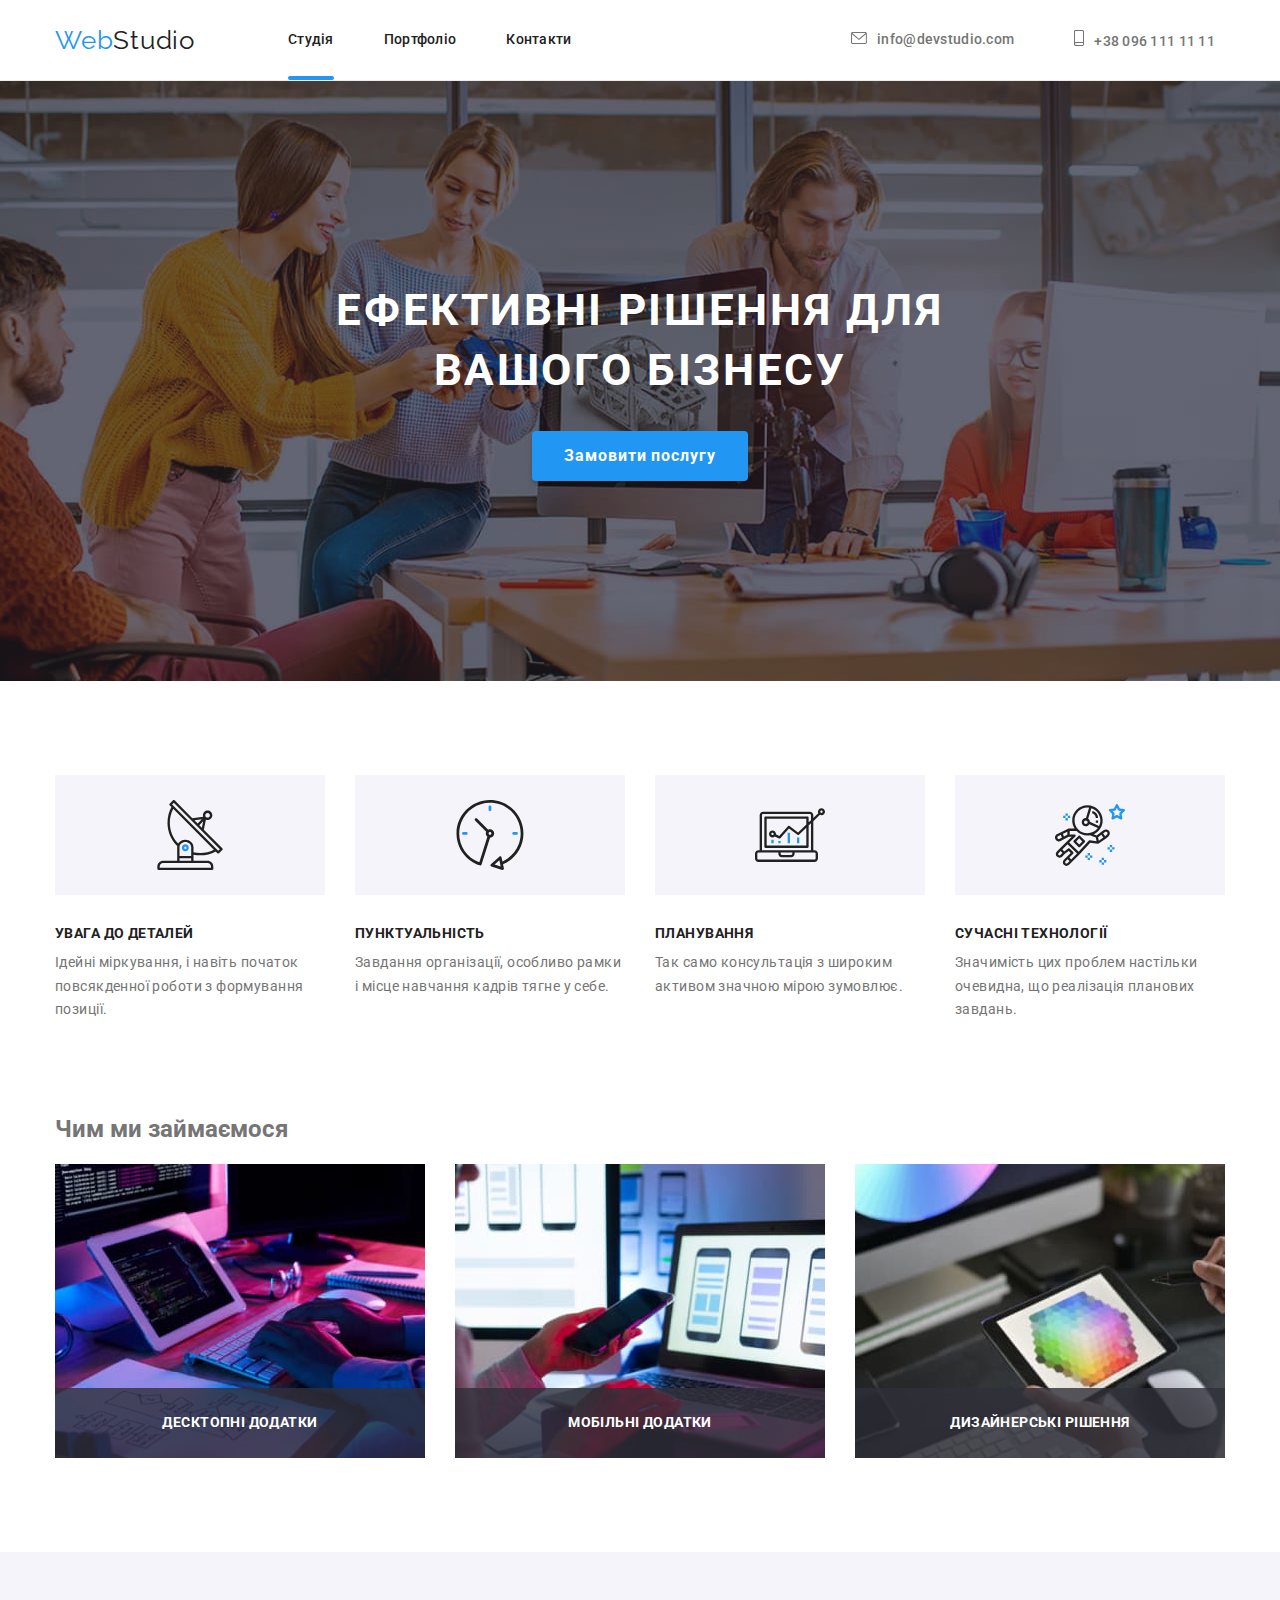
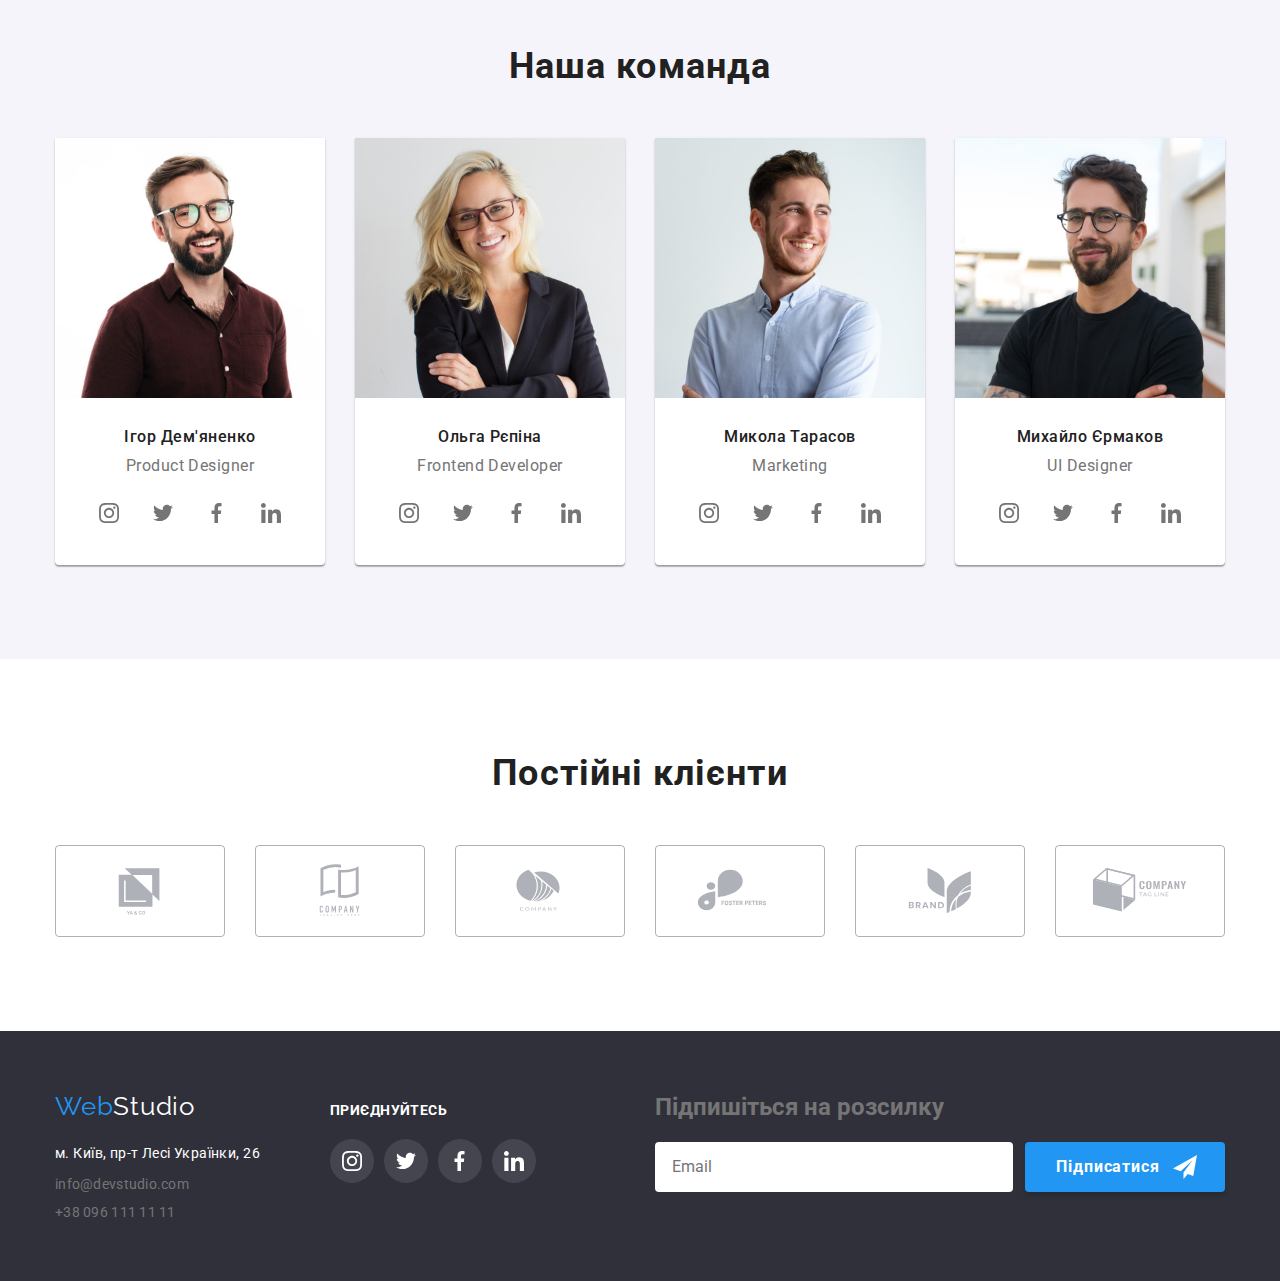
==== index.html @ 2755cb15 "BEM-index.html" ====
<!DOCTYPE html>
<html lang="uk">
  <head>
    <meta charset="UTF-8" />
    <meta http-equiv="X-UA-Compatible" content="IE=edge" />
    <meta name="viewport" content="width=device-width, initial-scale=1.0" />
    <title>Document</title>

    <link rel="preconnect" href="https://fonts.googleapis.com" />
    <link rel="preconnect" href="https://fonts.gstatic.com" crossorigin />
    <link
      href="https://fonts.googleapis.com/css2?family=Raleway:wght@700&family=Roboto:wght@400;500;700;900&display=swap"
      rel="stylesheet"
    />
    <link rel="stylesheet" href="https://cdnjs.cloudflare.com/ajax/libs/modern-normalize/1.1.0/modern-normalize.css" />
    <link rel="stylesheet" href="./css/styles.css" />
  </head>
  <body>
    <header>
      <div class="container header">
        <a href="./index.html" class="logo header__logo link"><span class="logo__part">Web</span>Studio</a>
        <nav>
          <ul class="nav list">
            <li class="nav__item">
              <a href="./index.html" class="nav__link current">Студія</a>
            </li>
            <li class="nav__item">
              <a href="./portgolio.html" class="nav__link">Портфоліо</a>
            </li>
            <li class="nav__item"><a href="#" class="nav__link">Контакти</a></li>
          </ul>
        </nav>
        <ul class="contacts-header list">
          <li class="item">
            <a href="mailto:info@devstudio.com" class="link contacts-icon"
              ><svg class="contacts-icon" width="16" height="12">
                <use href="./images/icons.svg#icon-envelope"></use></svg
              >info@devstudio.com</a
            >
          </li>
          <li class="item">
            <a href="tel:+380961111111" class="link contacts-icon"
              ><svg class="contacts-icon" width="10" height="16">
                <use href="./images/icons.svg#icon-smartphone"></use></svg
              >+38 096 111 11 11</a
            >
          </li>
        </ul>
      </div>
    </header>

    <main>
      <section class="hero overlay">
        <div class="container">
          <h1 class="hero__title">Ефективні рішення для вашого бізнесу</h1>
          <button type="button" class="button" data-modal-open>Замовити послугу</button>
        </div>
      </section>

      <section class="section feature-set">
        <div class="container">
          <h2 hidden>Переваги</h2>
          <ul class="features list">
            <li class="features__item">
              <div class="features__card">
                <div class="features__icon">
                  <svg width="70" height="70">
                    <use href="./images/icons.svg#icon-antenna"></use>
                  </svg>
                </div>

                <h3 class="features__title">Увага до деталей</h3>
                <p class="features__description">
                  Ідейні міркування, і навіть початок повсякденної роботи з формування позиції.
                </p>
              </div>
            </li>
            <li class="features__item">
              <div class="features__card">
                <div class="features__icon">
                  <svg width="70" height="70">
                    <use href="./images/icons.svg#icon-clock"></use>
                  </svg>
                </div>
                <h3 class="features__title">Пунктуальність</h3>
                <p class="features__description">
                  Завдання організації, особливо рамки і місце навчання кадрів тягне у себе.
                </p>
              </div>
            </li>
            <li class="features__item">
              <div class="features__card">
                <div class="features__icon">
                  <svg width="70" height="70">
                    <use href="./images/icons.svg#icon-diagram"></use>
                  </svg>
                </div>
                <h3 class="features__title">Планування</h3>
                <p class="features__description">Так само консультація з широким активом значною мірою зумовлює.</p>
              </div>
            </li>
            <li class="features__item">
              <div class="features__card">
                <div class="features__icon">
                  <svg width="70" height="70">
                    <use href="./images/icons.svg#icon-astronaut"></use>
                  </svg>
                </div>
                <h3 class="features__title">Сучасні технології</h3>
                <p class="features__description">
                  Значимість цих проблем настільки очевидна, що реалізація планових завдань.
                </p>
              </div>
            </li>
          </ul>
        </div>
      </section>

      <section class="section">
        <div class="container">
          <h2 class="work-title">Чим ми займаємося</h2>
          <div class="work-container">
            <ul class="work list">
              <li>
                <div class="work__thumb">
                  <img src="./images/box1.jpg" alt="написання коду" width="370" height="294" />
                  <h3 class="work__subtitle">Десктопні додатки</h3>
                </div>
              </li>
              <li>
                <div class="work__thumb">
                  <img src="./images/box2.jpg" alt="створення макетів" width="370" height="294" />
                  <h3 class="work__subtitle">Мобільні додатки</h3>
                </div>
              </li>
              <li>
                <div class="work__thumb">
                  <img src="./images/box3.jpg" alt="підбір кольорів" width="370" height="294" />
                  <h3 class="work__subtitle">Дизайнерські рішення</h3>
                </div>
              </li>
            </ul>
          </div>
        </div>
      </section>

      <section class="section team-section">
        <div class="container">
          <h2 class="team-section__title">Наша команда</h2>
          <ul class="team list">
            <li class="team-member">
              <!-- <div class="container-team"> -->
              <img src="./images/foto1.jpg" alt="foto1" width="270" height="260" class="team-member__foto" />

              <h3 class="team-member__name">Ігор Дем'яненко</h3>
              <p class="team-member__position">Product Designer</p>
              <!-- <div class="socials-container"> -->
              <ul class="team-member__socials socials list">
                <li class="socials__item">
                  <a class="socials__link socials__link--member" href="#">
                    <svg width="20" height="20">
                      <use href="./images/icons.svg#icon-instagram"></use>
                    </svg>
                  </a>
                </li>
                <li class="socials__item">
                  <a class="socials__link socials__link--member" href="#">
                    <svg width="20" height="20">
                      <use href="./images/icons.svg#icon-twitter"></use>
                    </svg>
                  </a>
                </li>
                <li class="socials__item">
                  <a class="socials__link socials__link--member" href="#"
                    ><svg width="20" height="20">
                      <use href="./images/icons.svg#icon-facebook"></use>
                    </svg>
                  </a>
                </li>
                <li class="socials__item">
                  <a class="socials__link socials__link--member" href="#"
                    ><svg width="20" height="20">
                      <use href="./images/icons.svg#icon-linkedin"></use>
                    </svg>
                  </a>
                </li>
              </ul>
              <!-- </div> -->

              <!-- </div> -->
            </li>
            <li class="team-member">
              <img src="./images/foto2.jpg" alt="foto1" width="270" height="260" class="team-member__foto" />
              <h3 class="team-member__name">Ольга Рєпіна</h3>
              <p class="team-member__position">Frontend Developer</p>

              <ul class="team-member__socials socials list">
                <li class="socials__item">
                  <a class="socials__link socials__link--member" href="#">
                    <svg width="20" height="20">
                      <use href="./images/icons.svg#icon-instagram"></use>
                    </svg>
                  </a>
                </li>
                <li class="socials__item">
                  <a class="socials__link socials__link--member" href="#">
                    <svg width="20" height="20">
                      <use href="./images/icons.svg#icon-twitter"></use>
                    </svg>
                  </a>
                </li>
                <li class="socials__item">
                  <a class="socials__link socials__link--member" href="#"
                    ><svg width="20" height="20">
                      <use href="./images/icons.svg#icon-facebook"></use>
                    </svg>
                  </a>
                </li>
                <li class="socials__item">
                  <a class="socials__link socials__link--member" href="#"
                    ><svg width="20" height="20">
                      <use href="./images/icons.svg#icon-linkedin"></use>
                    </svg>
                  </a>
                </li>
              </ul>
            </li>
            <li class="team-member">
              <img src="./images/foto3.jpg" alt="foto3" width="270" height="260" class="team-member__foto" />

              <h3 class="team-member__name">Микола Тарасов</h3>
              <p class="team-member__position">Marketing</p>

              <ul class="team-member__socials socials list">
                <li class="socials__item">
                  <a class="socials__link socials__link--member" href="#">
                    <svg width="20" height="20">
                      <use href="./images/icons.svg#icon-instagram"></use>
                    </svg>
                  </a>
                </li>
                <li class="socials__item">
                  <a class="socials__link socials__link--member" href="#">
                    <svg width="20" height="20">
                      <use href="./images/icons.svg#icon-twitter"></use>
                    </svg>
                  </a>
                </li>
                <li class="socials__item">
                  <a class="socials__link socials__link--member" href="#"
                    ><svg width="20" height="20">
                      <use href="./images/icons.svg#icon-facebook"></use>
                    </svg>
                  </a>
                </li>
                <li class="socials__item">
                  <a class="socials__link socials__link--member" href="#"
                    ><svg width="20" height="20">
                      <use href="./images/icons.svg#icon-linkedin"></use>
                    </svg>
                  </a>
                </li>
              </ul>
            </li>
            <li class="team-member">
              <img src="./images/foto4.jpg" alt="foto4" width="270" height="260" class="team-member__foto" />

              <h3 class="team-member__name">Михайло Єрмаков</h3>
              <p class="team-member__position">UI Designer</p>

              <ul class="team-member__socials socials list">
                <li class="socials__item">
                  <a class="socials__link socials__link--member" href="#">
                    <svg width="20" height="20">
                      <use href="./images/icons.svg#icon-instagram"></use>
                    </svg>
                  </a>
                </li>
                <li class="socials__item">
                  <a class="socials__link socials__link--member" href="#">
                    <svg width="20" height="20">
                      <use href="./images/icons.svg#icon-twitter"></use>
                    </svg>
                  </a>
                </li>
                <li class="socials__item">
                  <a class="socials__link socials__link--member" href="#"
                    ><svg width="20" height="20">
                      <use href="./images/icons.svg#icon-facebook"></use>
                    </svg>
                  </a>
                </li>
                <li class="socials__item">
                  <a class="socials__link socials__link--member" href="#"
                    ><svg width="20" height="20">
                      <use href="./images/icons.svg#icon-linkedin"></use>
                    </svg>
                  </a>
                </li>
              </ul>
            </li>
          </ul>
        </div>
      </section>

      <section class="section">
        <div class="container clients">
          <h2 class="clients__title">Постійні клієнти</h2>
          <ul class="clients-list list">
            <li class="company">
              <a class="company__link" href="#">
                <svg class="company__icon" width="106" height="60">
                  <use href="./images/icons.svg#icon-company1"></use>
                </svg>
              </a>
            </li>
            <li class="company">
              <a class="company__link" href="#">
                <svg class="company__icon" width="106" height="60">
                  <use href="./images/icons.svg#icon-company2"></use>
                </svg>
              </a>
            </li>
            <li class="company">
              <a class="company__link" href="#">
                <svg class="company__icon" width="106" height="60">
                  <use href="./images/icons.svg#icon-company3"></use>
                </svg>
              </a>
            </li>
            <li class="company">
              <a class="company__link" href="#">
                <svg class="company__icon" width="106" height="60">
                  <use href="./images/icons.svg#icon-company4"></use>
                </svg>
              </a>
            </li>
            <li class="company">
              <a class="company__link" href="#">
                <svg class="company__icon" width="106" height="60">
                  <use href="./images/icons.svg#icon-company5"></use>
                </svg>
              </a>
            </li>
            <li class="company">
              <a class="company__link" href="#">
                <svg class="company__icon" width="106" height="60">
                  <use href="./images/icons.svg#icon-company6"></use>
                </svg>
              </a>
            </li>
          </ul>
        </div>
      </section>
    </main>

    <footer class="footer-section">
      <div class="footer container">
        <div class="adress-container">
          <a href="./index.html" class="logo footer__logo link"><span class="logo__part">Web</span>Studio</a>
          <address class="footer__address">
            <ul class="footer-contacts list">
              <li class="adress__item">
                <a
                  href="https://www.google.com/maps/place/%D0%B1%D1%83%D0%BB%D1%8C%D0%B2%D0%B0%D1%80+%D0%9B%D0%B5%D1%81%D1%96+%D0%A3%D0%BA%D1%80%D0%B0%D1%97%D0%BD%D0%BA%D0%B8,+26,+%D0%9A%D0%B8%D1%97%D0%B2,+%D0%A3%D0%BA%D1%80%D0%B0%D1%97%D0%BD%D0%B0,+02000/@50.4265807,30.5383858,17z/data=!3m1!4b1!4m6!3m5!1s0x40d4cf0e033ecbe9:0x57a4dffefec77da0!8m2!3d50.4265807!4d30.5383858!16s%2Fg%2F1tctq5jv"
                  target="_blank"
                  rel="noopener noreferrer"
                  class="footer-contacts__location"
                  >м. Київ, пр-т Лесі Українки, 26</a
                >
              </li>
              <li class="adress__item">
                <a href="mailto:info@devstudio.com" class="footer-contacts__item link">info@devstudio.com</a>
              </li>
              <li class="adress__item">
                <a href="tel:+380961111111" class="footer-contacts__item link">+38 096 111 11 11</a>
              </li>
            </ul>
          </address>
        </div>
        <div class="footer-socials">
          <h2 class="footer-socials__title">Приєднуйтесь</h2>
          <ul class="socials list">
            <li class="socials__item">
              <a class="socials__link socials__link--footer" href="#">
                <svg width="20" height="20">
                  <use href="./images/icons.svg#icon-instagram"></use>
                </svg>
              </a>
            </li>
            <li class="socials__item">
              <a class="socials__link socials__link--footer" href="#">
                <svg width="20" height="20">
                  <use href="./images/icons.svg#icon-twitter"></use>
                </svg>
              </a>
            </li>
            <li class="socials__item">
              <a class="socials__link socials__link--footer" href="#"
                ><svg width="20" height="20">
                  <use href="./images/icons.svg#icon-facebook"></use>
                </svg>
              </a>
            </li>
            <li class="socials__item">
              <a class="socials__link socials__link--footer" href="#"
                ><svg width="20" height="20">
                  <use href="./images/icons.svg#icon-linkedin"></use>
                </svg>
              </a>
            </li>
          </ul>
        </div>
        <div class="footer-form">
          <h2 class="footer-form__title">Підпишіться на розсилку</h2>
          <form class="footer-form__section" name="email-form" autocomplete="on" novalidate>
            <input class="footer-form__input" name="email" type="email" placeholder="Email" />
            <div class="footer-form__submit">
              <button class="footer-form__submit-btn button" type="submit">Підписатися</button>
              <svg class="footer-form__svg" width="24" height="24">
                <use href="./images/icons.svg#icon-send"></use>
              </svg>
            </div>
          </form>
        </div>
      </div>
    </footer>

    <div class="backdrop is-hidden" data-modal>
      <div class="modal">
        <button type="button" class="button-close" data-modal-close>
          <svg class="svg-close" width="18" height="18">
            <use href="./images/icons.svg#icon-close"></use>
          </svg>
        </button>
        <h2 class="form-title">Залиште свої дані, ми вам передзвонимо</h2>
        <form class="form" name="contact-form" autocomplete="on" validate>
          <label class="form-field-label" for="user-name">Ім'я</label>
          <div class="form-field">
            <input class="form-field-input" type="text" id="user-name" name="user-name" />
            <svg class="form-field-icon" width="18" height="18">
              <use href="./images/icons.svg#icon-person-form"></use>
            </svg>
          </div>

          <label class="form-field-label" for="user-phone">Телефон</label>
          <div class="form-field">
            <input class="form-field-input" type="tel" id="user-phone" name="user-phone" />
            <svg class="form-field-icon" width="18" height="18">
              <use href="./images/icons.svg#icon-phone-form"></use>
            </svg>
          </div>

          <label class="form-field-label" for="user-mail">Пошта</label>
          <div class="form-field">
            <input class="form-field-input" type="email" id="user-mail" name="user-mail" />
            <svg class="form-field-icon" width="18" height="18">
              <use href="./images/icons.svg#icon-email-form"></use>
            </svg>
          </div>

          <label class="form-field-label" for="user-comment">Коментар</label>
          <textarea
            class="form-field-textarea"
            name="user-comment"
            id="user-comment"
            placeholder="Введіть коментар..."
          ></textarea>

          <div class="form-field-checkbox">
            <input class="checkbox" type="checkbox" id="terms" name="terms" />
            <svg class="checkbox-icon" width="16" height="15">
              <use href="./images/icons.svg#icon-check"></use>
            </svg>
            <label class="checkbox-label" for="terms"
              >Погоджуюся з розсилкою та приймаю <a href="">Умови договору</a></label
            >
          </div>
          <button class="submit-modal button" type="submit">Відправити</button>
        </form>
      </div>
    </div>

    <script src="./js/modal.js"></script>
  </body>
</html>
---- css/styles.css ----
/*колір основного тексту #757575*/
/*додатковий колір тексту #212121*/
/*акцент #2196F3*/
/*білий #FFFFFF*/
/*background #2F303A*/
/*secondary-background #F5F4FA*/
/*portfolio-project-border #EEEEEE*/
/*hero-button-fokus #188CE8*/

/*root*/
:root {
    --primary-text-color: #757575;
    --title-text-color: #212121;

    --accent-color: #2196F3;
    --white: #FFFFFF;
    --black: #000000;

    --background: #2F303A;
    --secondary-background: #F5F4FA;

    --portfolio-project-border: #EEEEEE;
    --hero-button-fokus: #188CE8;
    --border-header: #ECECEC;
    --svg-color: #AFB1B8;
}

/*reset*/
h1,
h2,
h3,
h4,
h5,
h6,
p,
ul {
   margin-top: 0; 
}
img {
    display: block;
    max-width: 100%;
    height: auto;
}

*,
*::before,
*::after {
  box-sizing: border-box;
} 
.list  {
    list-style: none;
    padding: 0;
    margin: 0;
}
.link {
    text-decoration: none;
}

/*body*/
body {
    background-color: var(--white);
    color: var(--primary-text-color);
    font-family: 'Roboto', sans-serif;
}

/*header*/
header {
    border-bottom: 1px solid var(--border-header);
}
.container.header {
    display: flex;
    align-items: center;
}

/*logo*/
.logo {
    font-family: 'Raleway';
    font-style: normal;
    font-size: 26px;
    line-height: 1.19;
    letter-spacing: 0.03em;
    color: var(--title-text-color);
}

.logo__part {
    color: var(--accent-color);
}

.header__logo {
    margin-right: 93px;
}

/*nav*/
.nav {
    display: flex;
}
.nav__item:not( :last-child) {
    margin-right: 50px;
} 
.nav__link {
    display: block;
    font-style: normal;
    font-weight: 500;
    font-size: 14px;
    line-height: 1.14;
    letter-spacing: 0.02em;
    text-decoration: none;
    color: var(--title-text-color); 
    padding-top: 32px;
    padding-bottom: 32px;

    transition: color 250ms cubic-bezier(0.4, 0, 0.2, 1);
}
.nav__link:hover, 
.nav__link:focus {
    color: var(--accent-color);
}
.nav__item {
    position: relative;
}

.nav__link.current::after {
    position: absolute;
    bottom: 0;
    left: 0;
    left: 0;
    bottom: 0;
    width: 100%;
    height: 4px;
    background-color: var(--accent-color);
    border-radius: 2px;
    content: "";
}

/*contacts*/
.contacts-header {
    display: flex;
    margin-left: auto;
}
.contacts-icon {
    margin-right: 10px;
    fill: currentColor;
}
.contacts-header .item + .item {
    margin-left: 50px;
}
.contacts-header .link {
    font-style: normal;
    font-weight: 500;
    font-size: 14px;
    line-height: 1.14;
    letter-spacing: 0.02em;
    color: var(--primary-text-color);

    transition: color 250ms cubic-bezier(0.4, 0, 0.2, 1);
}
.contacts-header .link:hover, 
.contacts-header .link:focus{
    color: var(--accent-color);
}

/*main*/
.section {
    padding: 94px 0; 
}
.container {
    margin-left: auto;
    margin-right: auto;
    width: 1200px;
    padding-left: 15px;
    padding-right: 15px;
}

/*hero section*/
.hero {
    max-width: 1600px;
    text-align: center;
    padding-top: 200px;
    padding-bottom: 200px;   
    background-color: var(--background);
}
.hero.overlay {
    /* height: 600px; */
    margin-left: auto;
    margin-right: auto;
    
    background-image: linear-gradient(to right, rgba(47, 48, 58, 0.4), rgba(47, 48, 58, 0.4)), url("../images/bghero.jpg");  
    background-repeat: no-repeat;
    background-position: center;
    background-size: cover;
}

.hero__title {
    margin-left: auto;
    margin-right: auto;
    margin-bottom: 30px;
    font-size: 44px;
    line-height: 1.36;
    letter-spacing: 0.06em;
    max-width: 696px;
    text-transform: uppercase;
    color: var(--white);
}
.button {
    min-width: 216px;
    border: none;
    box-shadow: 0px 4px 4px rgba(0, 0, 0, 0.15);
    border-radius: 4px;
    padding: 10px 32px;

    background-color: var(--accent-color);
    color: var(--white);
    cursor: pointer;
    font-weight: 700;
    font-size: 16px;
    line-height: 1.875; 
    letter-spacing: 0.06em;
    
    transition-property: background-color;
    transition-duration: 250ms;
    transition-timing-function: cubic-bezier(0.4, 0, 0.2, 1);
}
.button:hover,
.button:focus {
    background-color: var(--hero-button-fokus);
}

/*features section*/
.feature-set {
    padding-bottom: 0;
}
.features {
    display: flex;
    justify-content: space-between;
}   
.features__icon {
    display: flex;
    align-items: center;
    justify-content: center;
    padding: 25px 10px;
    margin-right: auto;
    margin-left: auto;
    margin-bottom: 30px;
    background-color: var(--secondary-background); 
}
.features__title {
    margin-bottom: 10px;
    font-size: 14px;
    line-height: 16px;
    letter-spacing: 0.03em;
    text-transform: uppercase;
    color: var(--title-text-color);
}
.features__description {
    max-width: 270px;
    margin-bottom: 0;
    font-size: 14px;
    line-height: 1.71;
    letter-spacing: 0.03em;
}

/*work section*/
.work {
    display: flex;
    justify-content: space-between;
}
.work__title {
    margin-bottom: 50px;
    font-size: 36px;
    line-height: 1.16;
    text-align: center;
    letter-spacing: 0.03em;
    color: var(--title-text-color);
}
.work__thumb {
    position: relative;
}
.work__subtitle {
    position: absolute;
    bottom:0;
    margin: 0;
    min-width: 370px;
    max-height: 70px;
    padding-top: 27px;
    padding-bottom: 27px;
    font-weight: 700;
    font-size: 14px;
    line-height: 1.14;
    text-align: center;
    letter-spacing: 0.03em;
    text-transform: uppercase;
    color: var(--white);
    background-color: rgba(47, 48, 58, 0.8);
}

/*team section*/
.team-section {
    background-color: var(--secondary-background);
}
.team-section__title {
    margin-bottom: 50px;
    font-size: 36px;
    line-height: 1.16;
    text-align: center;
    letter-spacing: 0.03em;
    color: var(--title-text-color);
}
.team {
    display: flex;
    align-items: center;
    justify-content: space-between;
}
.team-member {
    max-width: 270px;
    height: auto;
    background: var(--white);
/* material shadow v1 */
    box-shadow: 0px 1px 3px rgba(0, 0, 0, 0.12), 
                0px 1px 1px rgba(0, 0, 0, 0.14), 
                0px 2px 1px rgba(0, 0, 0, 0.2);
    border-radius: 0px 0px 4px 4px;
}
.team-member__foto{
    margin-bottom: 30px;
}
.team-member__name {
    margin-bottom: 10px;
    font-weight: 500;
    font-size: 16px;
    line-height: 1.18;
    text-align: center;
    letter-spacing: 0.03em;
    color: var(--title-text-color);
}
.team-member__position {
    margin-bottom: 16px;
    font-size: 16px;
    line-height: 1.18;
    text-align: center;
    letter-spacing: 0.03em;
}

/*team member socials*/
/* 
.socials__link--member {
    background-color: var(--white);
    fill: var(--primary-text-color);

    transition-property: fill; 
    transition-duration: 250ms;
    transition-timing-function: cubic-bezier(0.4, 0, 0.2, 1);  
}
.team-section .socials-link:hover,
.team-section .socials-link:focus {
    background-color: var(--accent-color);
    fill: var(--white);
} */
.team-member__socials {
    align-items: center;
    justify-content: center;
    padding-bottom: 30px;
}
.socials__link--member {
    background-color: var(--white);
    fill: var(--primary-text-color);
}

.socials__link--member:hover,
.socials__link--member:focus {
    background-color: var(--accent-color);
    fill: var(--white);
}

/*clients*/
.clients {
    display: flex;
    flex-direction: column;
}
.clients__title {
    margin-bottom: 50px;
    font-size: 36px;
    line-height: 1.166;
    text-align: center;
    letter-spacing: 0.03em;
    color: var(--title-text-color);
}
.clients-list {
    display: flex;
    gap: 30px;
}
.company {
    width: 170px;
    height: 92px;
}
.company__link {
    display: flex;
    align-items: center;
    justify-content: center;
    
    width: 100%;
    height: 100%;

    fill: var(--svg-color);
    background-color: var(--white);
    border: 1px solid var(--svg-color);
    border-radius: 4px;  
    
    transition: fill 250ms cubic-bezier(0.4, 0, 0.2, 1), border 250ms cubic-bezier(0.4, 0, 0.2, 1); 
}
.company__link:hover, 
.company__link:focus {
    fill: var(--accent-color);
    border: 1px solid var(--accent-color);
    border-radius: 4px;
}

/*footer containers*/
.footer-section {
    background-color: var(--background);
}
.footer {
    display: flex;
    align-items: baseline;
    padding-top: 60px;
    padding-bottom: 60px;
}

.adress-container {
    display: flex;
    flex-direction: column;
    align-items: flex-start; 
    margin-right: 70px;
}

.footer-socials {
    display: flex;
    flex-direction: column;
    align-items: flex-start;   
}


/*logo footer*/
.footer__logo {
    display: block;
    margin-bottom: 20px;
    color: var(--white);
}

/*location*/
.footer-contacts__location {
    display: block;
    font-style: normal;
    font-size: 14px;

    line-height: 1.71;
    letter-spacing: 0.03em;    
    text-decoration: none;
    color: var(--white);
}
.footer-contacts__item {
    font-style: normal;
    font-size: 14px;

    line-height: 1.14;
    letter-spacing: 0.02em;
    color: var(--primary-text-color);

    transition: color 250ms cubic-bezier(0.4, 0, 0.2, 1);
}
.footer-contacts__item:hover, 
.footer-contacts__item:focus{
    color: var(--accent-color);
}
.adress__item:not(:nth-child(3n)) {
    margin-bottom: 9px;
}

/*socials footer*/
.footer-socials__title {
    margin-bottom: 20px;
    font-size: 14px;
    line-height: 1.14;
    letter-spacing: 0.03em;
    text-transform: uppercase;
    color: var(--white);
}
.socials {
    display: flex;
    align-items: center;
    gap: 10px;
}
.socials__item {
    width: 44px;
    height: 44px;
}
.socials__link {
    display: flex;
    align-items: center;
    justify-content: center;
    
    width: 100%;
    height: 100%;

    border-radius: 50%;

    transition: background-color 250ms cubic-bezier(0.4, 0, 0.2, 1);
}
.socials__link--footer {
    fill: var(--white);

    background-color: rgba(255, 255, 255, 0.1);     
}
.socials__link--footer:hover, 
.socials__link--footer:focus {
    background-color: var(--accent-color);
}

/* form-footer */
.footer-form {
    margin-left: auto;
}
.footer-form__section {
    display: flex;
    align-items: center;
    justify-content: center;
}
.footer-form__input {
    margin-right: 12px;
    width: 358px;
    height: 50px;
    padding: 15px 16px;
    border: 1px solid rgba(255, 255, 255, 0.3);
    border-radius: 4px;
    outline: none;
}
.footer-form__input:focus {
    border: 1px solid var(--accent-color);
    background-color: transparent;
}
.footer-form__submit-btn {
    min-width: 200px;
    padding: 10px 62px 10px 28px;  
}
.footer-form__submit-btn:hover,
.footer-form__submit-btn:focus {
    background-color: var(--hero-button-fokus);
}
.footer-form__submit {
    position: relative;
}
.footer-form__svg {
    position: absolute;
    top: 50%;
    right: 28px;
    transform: translateY(-50%);
}


/*portfolio*/
.project {
    display: flex;
    justify-content: center;   
    margin-bottom: 50px;
}
.project .item:not( :last-child) {
    margin-right: 8px;
}
.filter-button {
    padding: 6px 25px;
    min-width: 73px;
    background-color: var(--secondary-background);
    border: none;
    border-radius: 4px;
    cursor: pointer;
    font-weight: 500;
    font-size: 16px;
    line-height: 1.625; 
    text-align: center;
    letter-spacing: 0.03em;
    color: var(--title-text-color);

    transition: color 250ms cubic-bezier(0.4, 0, 0.2, 1);
}
.filter-button:hover,
.filter-button:focus {
    background-color: var(--accent-color);
    color: var(--white);

    box-shadow: 0px 3px 1px rgba(0, 0, 0, 0.1), 0px 1px 2px rgba(0, 0, 0, 0.08), 0px 2px 2px rgba(0, 0, 0, 0.12);
    border-radius: 4px;
}
.portfolio {
    display: flex;
    flex-wrap: wrap;
}
.portfolio-project {
    max-width: 370px;
    height: 404px;
    background: var(--white);

    border-bottom: 1px solid var(--portfolio-project-border);

    margin-right: 30px;
    margin-bottom: 30px;
}
.portfolio-project:nth-child(3n) {
    margin-right: 0;
}
.portfolio-project:nth-last-child(-n + 3) {
    margin-bottom: 0;
}
.portfolio-link {
    display: flex;
    flex-direction: column;
    width: 100%;
    height: 100%;
    text-decoration: none;
    border: 1px solid transparent;

    transition: border 250ms cubic-bezier(0.4, 0, 0.2, 1);
}

.portfolio-link:hover,
.portfolio-link:focus{
border: 1px solid #EEEEEE;
box-shadow: 0px 1px 1px rgba(0, 0, 0, 0.12), 
            0px 4px 4px rgba(0, 0, 0, 0.06), 
            1px 4px 6px rgba(0, 0, 0, 0.16);
}
.foto-project {
    margin-bottom: 20px;
}
.name-project {
    padding-left: 20px;
    font-weight: 700;
    font-size: 18px;
    line-height: 2;
    letter-spacing: 0.06em;
    color: var(--title-text-color);
    margin-bottom: 4px;
}
.type-project {
    padding-left: 20px;
    font-size: 16px;
    line-height: 1.875;
    letter-spacing: 0.03em;
    text-decoration: none;
    color: var(--primary-text-color);
}

/* animation */
.portfolio-thumb {
    position: relative;
    margin-left: auto;
    margin-right: auto;
    overflow: hidden;
}
.portfolio-link:hover .portfolio-overlay {
   transform: translateY(0); 
}
.portfolio-overlay {
    position: absolute;
    left: 0;
    top: 0;
    width: 100%;
    height: 100%;
    background-color:var(--accent-color);
    transform: translateY(100%);
    transition-property: transform;
    transition-duration: 250ms;
    transition-timing-function: cubic-bezier(0.4, 0, 0.2, 1);
}
.portfolio-overlay {
    color: var(--white);
    padding: 63px 24px;
    margin: 0;
    font-size: 18px;
    line-height: 1.555;
    letter-spacing: 0.03em;
}

/* modal */
.backdrop {
    position: fixed;
    top: 0;
    left: 0;
    width: 100%;
    height: 100%;
    background-color: rgba(0, 0, 0, 0.5);
    /* transform: scale(100%); */
    transition: opacity 250ms cubic-bezier(0.4, 0, 0.2, 1), visibility 250ms cubic-bezier(0.4, 0, 0.2, 1);
}
.backdrop.is-hidden .modal {
    transform: translate(-50%, -50%) scale(1.5);
}
.is-hidden {
    opacity: 0;
    visibility: hidden;
    pointer-events: none;
}
.modal {
    position: absolute;
    top: 50%;
    left: 50%;
    transform: translate(-50%, -50%);
    width: 100%;
    max-width: 528px;
    height: 100%;
    max-height: 581px;
    background-color: var(--white);
    transition: transform 250ms cubic-bezier(0.4, 0, 0.2, 1);
    /* overflow-y: auto; */
}
.form {
    padding: 0 40px 40px 40px;
}
.button-close {
    position: absolute;
    display: flex;
    align-items: center;
    justify-content: center;
    top: 8px;
    right: 8px;
    width: 30px;
    height: 30px;
    fill: var(--black);
    background-color: var(--white);
    border-radius: 50%;
    border: 1px solid rgba(0, 0, 0, 0.1);
    cursor: pointer;

    transition: fill 250ms cubic-bezier(0.4, 0, 0.2, 1);
}
.button-close:hover,
.button-close:focus {
    fill: var(--accent-color);
}
.form-title {

    padding-top: 40px;
    margin-bottom: 12px;
    font-size: 20px;
    line-height: 1.15;
    text-align: center;
    letter-spacing: 0.03em;
    color: var(--title-text-color);
}

/* form */
.form {
    display: flex;
    flex-direction: column;
}
.form-field-label {
    font-size: 12px;
    line-height: 1.166;
    margin-bottom: 4px;
    letter-spacing: 0.01em;
    color: var(--primary-text-color);
}
.form-field-input {
    width: 100%;
    height: 40px;
    padding: 0 12px 0 42px;
    border: 1px solid rgba(33, 33, 33, 0.2);
    border-radius: 4px;
    outline: none;
}
.form-field-input:focus {
    border: 1px solid var(--accent-color);
}
 
.form-field-input:focus + .form-field-icon {
    fill: var(--accent-color);
}
.form-field {
    position: relative;
    margin-bottom: 10px;
}
.form-field-icon {
    position: absolute;
    top: 50%;
    left: 12px;
    transform: translateY(-50%);
}
.form-field-textarea {
    margin-bottom: 20px;
    resize: none;
    width: 100%;
    height: 120px;
    padding: 12px 16px;
    border: 1px solid rgba(33, 33, 33, 0.2);
    border-radius: 4px;
    outline: none;
}
.form-field-textarea:focus {
    border: 1px solid var(--accent-color);
}
.form-field-textarea::placeholder {
    font-size: 12px;
    line-height: 1.166;
    letter-spacing: 0.01em;
    color: rgba(117, 117, 117, 0.5);
}

/* checkbox */
.form-field-checkbox {
    display: flex;
    margin-bottom: 30px;
}
.checkbox {
    appearance: none;
}
.checkbox-label {
    position: relative;
    cursor: pointer;
    padding-left: 23px;
}
.checkbox-icon {
    position: absolute;
    /* top: 0;
    left: 0; */
    /* margin: 0; */
    fill: transparent;
    border: 2px solid var(--title-text-color); 
    border-radius: 2px;
}
.checkbox:checked + .checkbox-icon {
    fill: var(--white);
    background-color: var(--accent-color);
    border: 2px solid var(--accent-color);
}

/* submit-modal button */
.submit-modal.button {
    min-width: 200px;
    margin-left: auto;
    margin-right: auto;
    padding: 10px 52px;
    box-shadow: none;
}
.submit-modal.button:hover,
.submit-modal.button:focus {
    box-shadow: 0px 4px 4px rgba(0, 0, 0, 0.15);
}
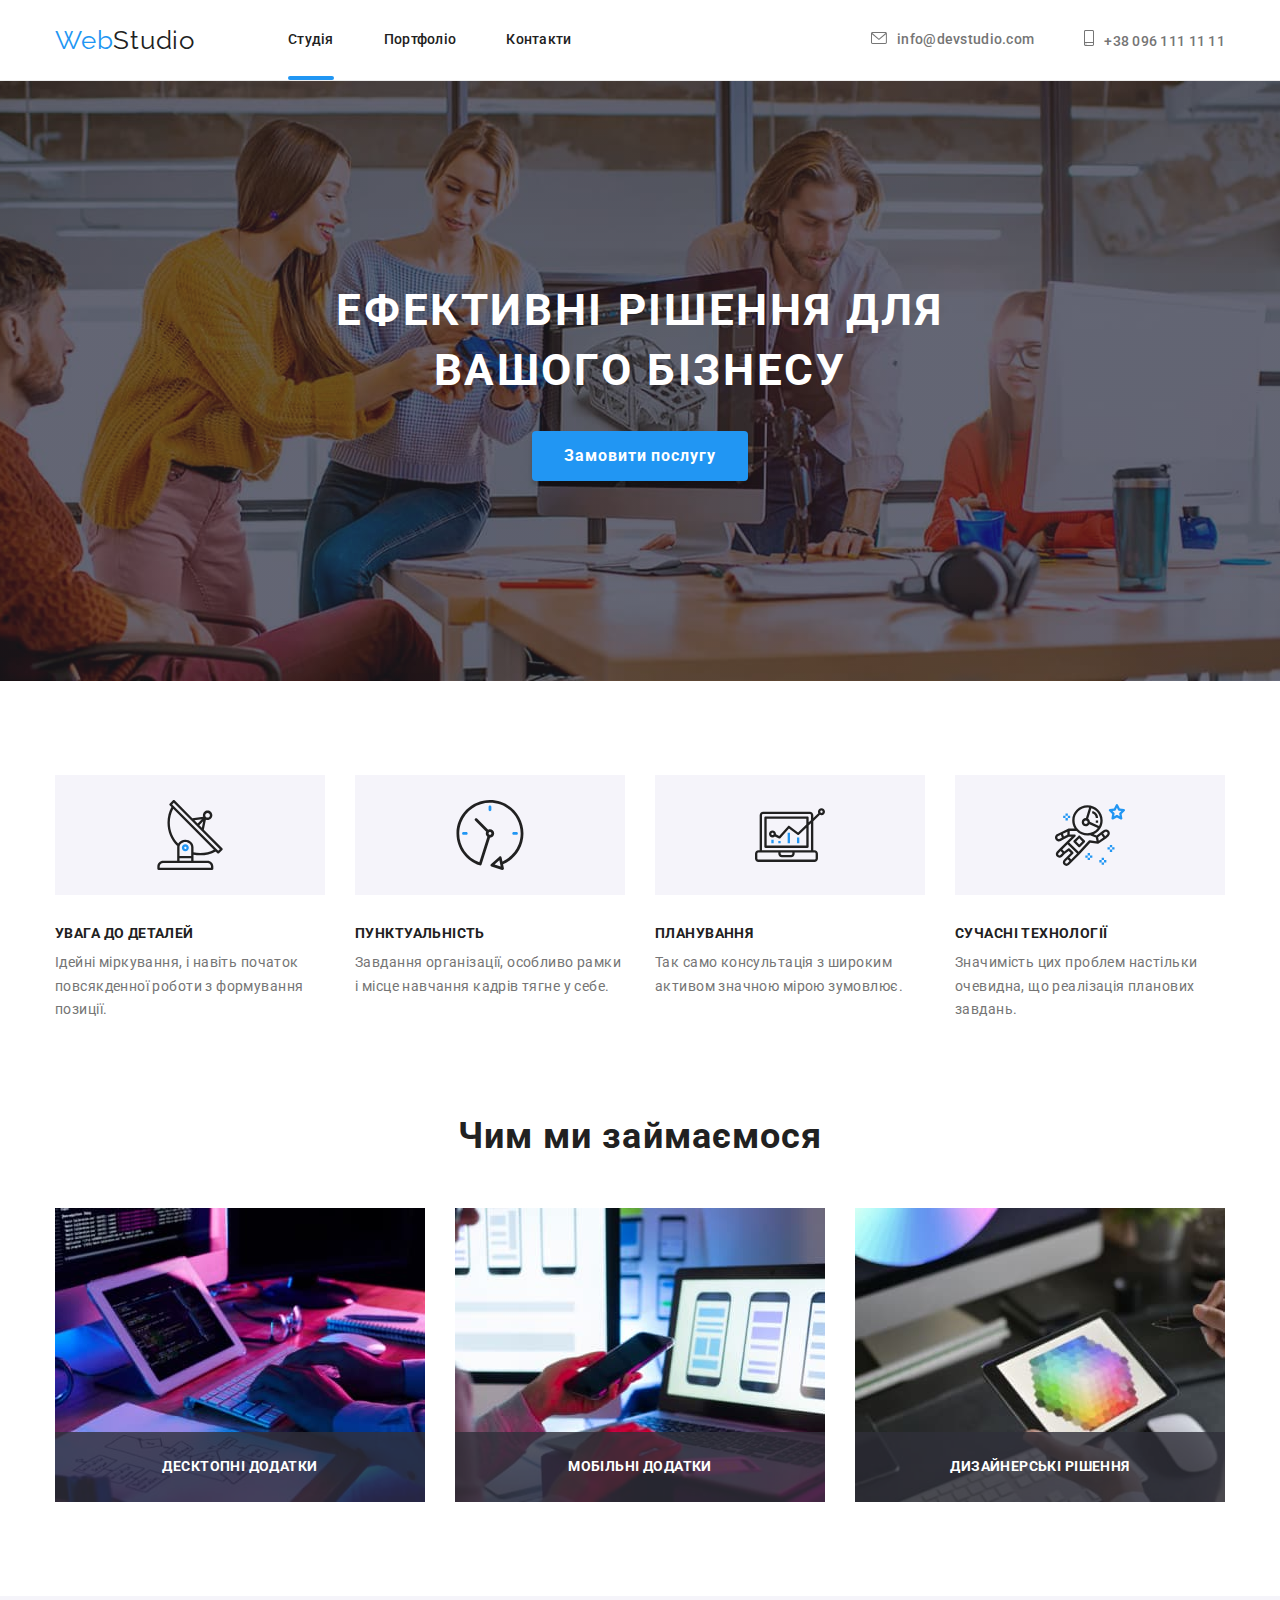
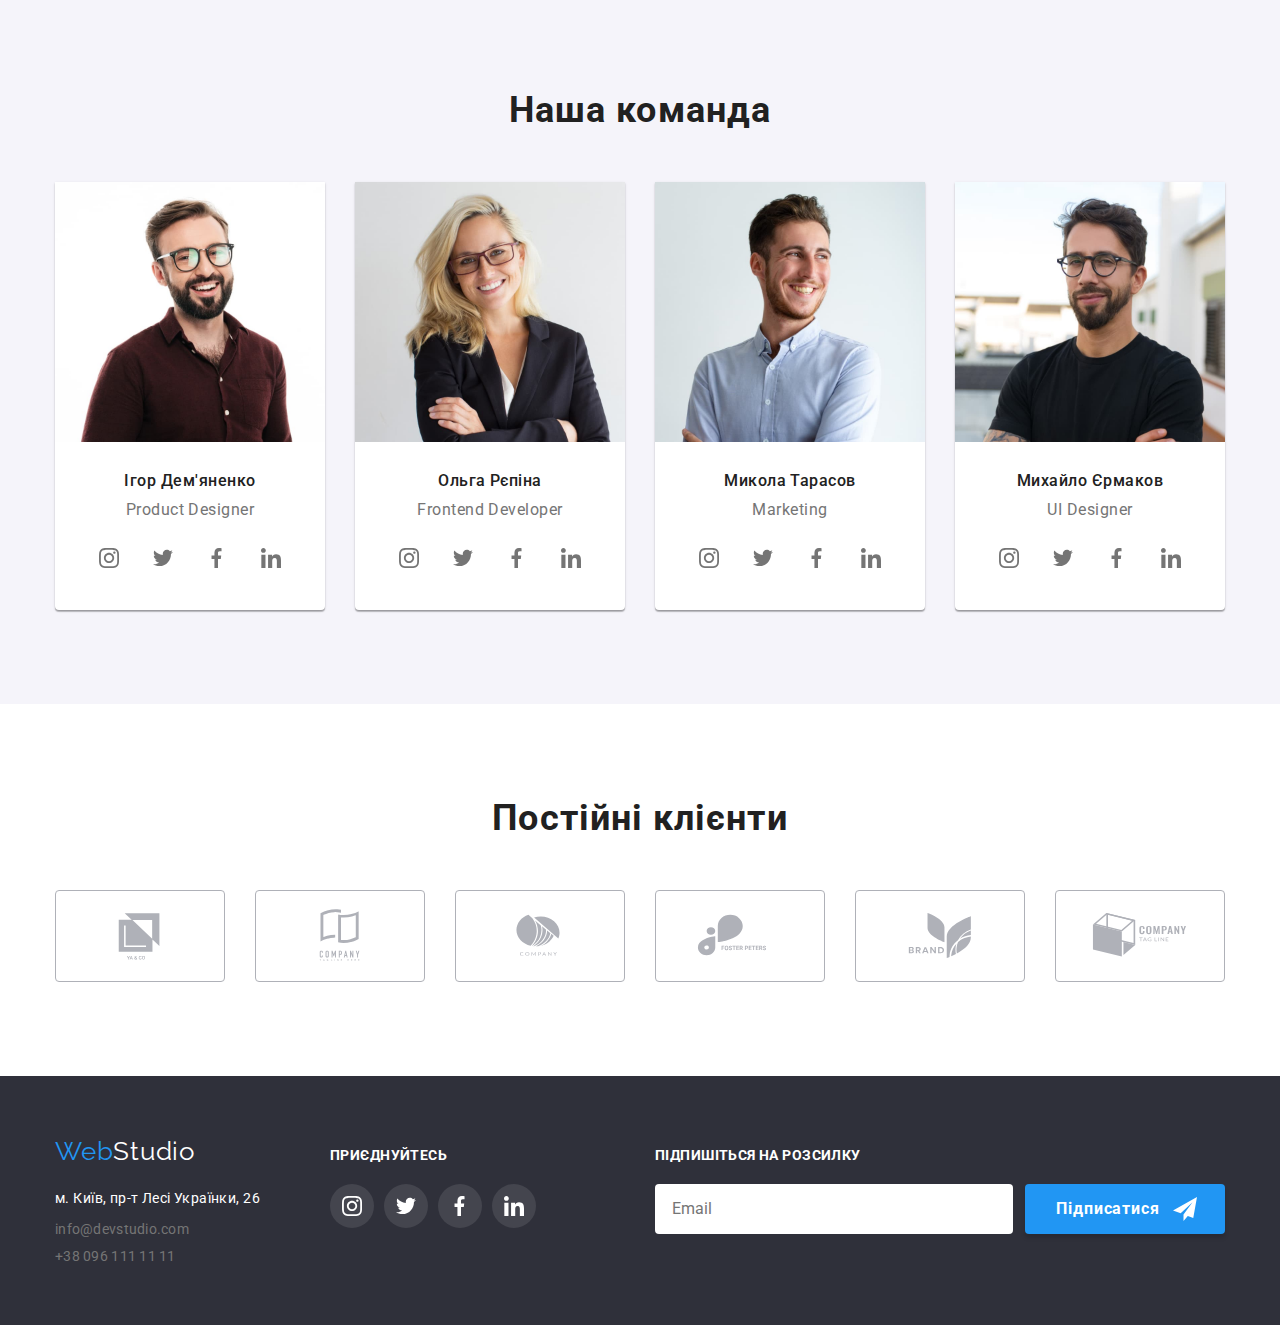
==== commit 589cd584: "homework7_scss_start" ====
--- a/index.html
+++ b/index.html
@@ -13,7 +13,7 @@
       rel="stylesheet"
     />
     <link rel="stylesheet" href="https://cdnjs.cloudflare.com/ajax/libs/modern-normalize/1.1.0/modern-normalize.css" />
-    <link rel="stylesheet" href="./css/styles.css" />
+    <link rel="stylesheet" href="./css/main.min.css" />
   </head>
   <body>
     <header>
@@ -31,16 +31,16 @@
           </ul>
         </nav>
         <ul class="contacts-header list">
-          <li class="item">
-            <a href="mailto:info@devstudio.com" class="link contacts-icon"
-              ><svg class="contacts-icon" width="16" height="12">
+          <li class="contacts-header__item">
+            <a href="mailto:info@devstudio.com" class="contacts-header__link link"
+              ><svg class="contacts-header__icon" width="16" height="12">
                 <use href="./images/icons.svg#icon-envelope"></use></svg
               >info@devstudio.com</a
             >
           </li>
-          <li class="item">
-            <a href="tel:+380961111111" class="link contacts-icon"
-              ><svg class="contacts-icon" width="10" height="16">
+          <li class="contacts-header__item">
+            <a href="tel:+380961111111" class="contacts-header__link link"
+              ><svg class="contacts-header__icon" width="10" height="16">
                 <use href="./images/icons.svg#icon-smartphone"></use></svg
               >+38 096 111 11 11</a
             >
@@ -57,7 +57,7 @@
         </div>
       </section>
 
-      <section class="section feature-set">
+      <section class="section features-set">
         <div class="container">
           <h2 hidden>Переваги</h2>
           <ul class="features list">
@@ -149,12 +149,10 @@
           <h2 class="team-section__title">Наша команда</h2>
           <ul class="team list">
             <li class="team-member">
-              <!-- <div class="container-team"> -->
               <img src="./images/foto1.jpg" alt="foto1" width="270" height="260" class="team-member__foto" />
 
               <h3 class="team-member__name">Ігор Дем'яненко</h3>
               <p class="team-member__position">Product Designer</p>
-              <!-- <div class="socials-container"> -->
               <ul class="team-member__socials socials list">
                 <li class="socials__item">
                   <a class="socials__link socials__link--member" href="#">
@@ -185,9 +183,6 @@
                   </a>
                 </li>
               </ul>
-              <!-- </div> -->
-
-              <!-- </div> -->
             </li>
             <li class="team-member">
               <img src="./images/foto2.jpg" alt="foto1" width="270" height="260" class="team-member__foto" />
@@ -356,30 +351,28 @@
 
     <footer class="footer-section">
       <div class="footer container">
-        <div class="adress-container">
+        <div class="adress">
           <a href="./index.html" class="logo footer__logo link"><span class="logo__part">Web</span>Studio</a>
-          <address class="footer__address">
-            <ul class="footer-contacts list">
-              <li class="adress__item">
-                <a
-                  href="https://www.google.com/maps/place/%D0%B1%D1%83%D0%BB%D1%8C%D0%B2%D0%B0%D1%80+%D0%9B%D0%B5%D1%81%D1%96+%D0%A3%D0%BA%D1%80%D0%B0%D1%97%D0%BD%D0%BA%D0%B8,+26,+%D0%9A%D0%B8%D1%97%D0%B2,+%D0%A3%D0%BA%D1%80%D0%B0%D1%97%D0%BD%D0%B0,+02000/@50.4265807,30.5383858,17z/data=!3m1!4b1!4m6!3m5!1s0x40d4cf0e033ecbe9:0x57a4dffefec77da0!8m2!3d50.4265807!4d30.5383858!16s%2Fg%2F1tctq5jv"
-                  target="_blank"
-                  rel="noopener noreferrer"
-                  class="footer-contacts__location"
-                  >м. Київ, пр-т Лесі Українки, 26</a
-                >
-              </li>
-              <li class="adress__item">
-                <a href="mailto:info@devstudio.com" class="footer-contacts__item link">info@devstudio.com</a>
-              </li>
-              <li class="adress__item">
-                <a href="tel:+380961111111" class="footer-contacts__item link">+38 096 111 11 11</a>
-              </li>
-            </ul>
-          </address>
+          <ul class="contacts-footer list">
+            <li class="contacts-footer__item">
+              <a
+                href="https://www.google.com/maps/place/%D0%B1%D1%83%D0%BB%D1%8C%D0%B2%D0%B0%D1%80+%D0%9B%D0%B5%D1%81%D1%96+%D0%A3%D0%BA%D1%80%D0%B0%D1%97%D0%BD%D0%BA%D0%B8,+26,+%D0%9A%D0%B8%D1%97%D0%B2,+%D0%A3%D0%BA%D1%80%D0%B0%D1%97%D0%BD%D0%B0,+02000/@50.4265807,30.5383858,17z/data=!3m1!4b1!4m6!3m5!1s0x40d4cf0e033ecbe9:0x57a4dffefec77da0!8m2!3d50.4265807!4d30.5383858!16s%2Fg%2F1tctq5jv"
+                target="_blank"
+                rel="noopener noreferrer"
+                class="contacts-footer__location"
+                >м. Київ, пр-т Лесі Українки, 26</a
+              >
+            </li>
+            <li class="contacts-footer__item">
+              <a href="mailto:info@devstudio.com" class="contacts-footer__link link">info@devstudio.com</a>
+            </li>
+            <li class="contacts-footer__item">
+              <a href="tel:+380961111111" class="contacts-footer__link link">+38 096 111 11 11</a>
+            </li>
+          </ul>
         </div>
         <div class="footer-socials">
-          <h2 class="footer-socials__title">Приєднуйтесь</h2>
+          <h2 class="footer__title">Приєднуйтесь</h2>
           <ul class="socials list">
             <li class="socials__item">
               <a class="socials__link socials__link--footer" href="#">
@@ -412,7 +405,7 @@
           </ul>
         </div>
         <div class="footer-form">
-          <h2 class="footer-form__title">Підпишіться на розсилку</h2>
+          <h2 class="footer__title">Підпишіться на розсилку</h2>
           <form class="footer-form__section" name="email-form" autocomplete="on" novalidate>
             <input class="footer-form__input" name="email" type="email" placeholder="Email" />
             <div class="footer-form__submit">
@@ -429,53 +422,60 @@
     <div class="backdrop is-hidden" data-modal>
       <div class="modal">
         <button type="button" class="button-close" data-modal-close>
-          <svg class="svg-close" width="18" height="18">
+          <svg width="18" height="18">
             <use href="./images/icons.svg#icon-close"></use>
           </svg>
         </button>
-        <h2 class="form-title">Залиште свої дані, ми вам передзвонимо</h2>
+
+        <h2 class="modal__title">Залиште свої дані, ми вам передзвонимо</h2>
+
         <form class="form" name="contact-form" autocomplete="on" validate>
-          <label class="form-field-label" for="user-name">Ім'я</label>
-          <div class="form-field">
-            <input class="form-field-input" type="text" id="user-name" name="user-name" />
-            <svg class="form-field-icon" width="18" height="18">
+          <label class="form__label" for="user-name">Ім'я</label>
+
+          <div class="form__field">
+            <input class="form__input" type="text" id="user-name" name="user-name" />
+            <svg class="form__icon" width="18" height="18">
               <use href="./images/icons.svg#icon-person-form"></use>
             </svg>
           </div>
 
-          <label class="form-field-label" for="user-phone">Телефон</label>
-          <div class="form-field">
-            <input class="form-field-input" type="tel" id="user-phone" name="user-phone" />
-            <svg class="form-field-icon" width="18" height="18">
+          <label class="form__label" for="user-phone">Телефон</label>
+
+          <div class="form__field">
+            <input class="form__input" type="tel" id="user-phone" name="user-phone" />
+            <svg class="form__icon" width="18" height="18">
               <use href="./images/icons.svg#icon-phone-form"></use>
             </svg>
           </div>
 
-          <label class="form-field-label" for="user-mail">Пошта</label>
-          <div class="form-field">
-            <input class="form-field-input" type="email" id="user-mail" name="user-mail" />
-            <svg class="form-field-icon" width="18" height="18">
+          <label class="form__label" for="user-mail">Пошта</label>
+
+          <div class="form__field">
+            <input class="form__input" type="email" id="user-mail" name="user-mail" />
+            <svg class="form__icon" width="18" height="18">
               <use href="./images/icons.svg#icon-email-form"></use>
             </svg>
           </div>
 
-          <label class="form-field-label" for="user-comment">Коментар</label>
+          <label class="form__label" for="user-comment">Коментар</label>
+
           <textarea
-            class="form-field-textarea"
+            class="form__textarea"
             name="user-comment"
             id="user-comment"
             placeholder="Введіть коментар..."
           ></textarea>
 
-          <div class="form-field-checkbox">
-            <input class="checkbox" type="checkbox" id="terms" name="terms" />
-            <svg class="checkbox-icon" width="16" height="15">
+          <div class="form__field-checkbox">
+            <input class="form__checkbox-input" type="checkbox" id="terms" name="terms" />
+            <svg class="form__checkbox-icon" width="16" height="15">
               <use href="./images/icons.svg#icon-check"></use>
             </svg>
-            <label class="checkbox-label" for="terms"
+            <label class="form__checkbox-label" for="terms"
               >Погоджуюся з розсилкою та приймаю <a href="">Умови договору</a></label
             >
           </div>
+
           <button class="submit-modal button" type="submit">Відправити</button>
         </form>
       </div>
--- a/css/main.min.css
+++ b/css/main.min.css
@@ -0,0 +1 @@
+h1,h2,h3,h4,h5,h6,p,ul{margin-top:0}img{display:block;max-width:100%;height:auto}*,*::before,*::after{-webkit-box-sizing:border-box;box-sizing:border-box}.list{list-style:none;padding:0;margin:0}.link{text-decoration:none}body{background-color:#fff;color:#757575;font-family:"Roboto",sans-serif}.section{padding:94px 0}.container{margin-left:auto;margin-right:auto;width:1200px;padding-left:15px;padding-right:15px}header{border-bottom:1px solid #ececec}.header{display:-webkit-box;display:-ms-flexbox;display:flex;-webkit-box-align:center;-ms-flex-align:center;align-items:center}.logo{font-family:"Raleway";font-style:normal;font-size:26px;line-height:1.19;letter-spacing:.03em;color:#212121}.logo .logo__part{color:#2196f3}.header__logo{margin-right:93px}.footer__logo{display:block;margin-bottom:20px;color:#fff}.nav{display:-webkit-box;display:-ms-flexbox;display:flex}.nav__item:not(:last-child){margin-right:50px}.nav__link{display:block;font-style:normal;font-weight:500;font-size:14px;line-height:1.14;letter-spacing:.02em;text-decoration:none;color:#212121;padding-top:32px;padding-bottom:32px;-webkit-transition:color 250ms cubic-bezier(0.4, 0, 0.2, 1);transition:color 250ms cubic-bezier(0.4, 0, 0.2, 1)}.nav__link:hover,.nav__link:focus{color:#2196f3}.nav__item{position:relative}.nav__link.current::after{position:absolute;bottom:0;left:0;left:0;bottom:0;width:100%;height:4px;background-color:#2196f3;border-radius:2px;content:""}.contacts-header{display:-webkit-box;display:-ms-flexbox;display:flex;margin-left:auto}.contacts-header .contacts-header__icon{margin-right:10px;fill:currentColor}.contacts-header .contacts-header__item:last-child{margin-left:50px}.contacts-header__link{font-style:normal;font-weight:500;font-size:14px;line-height:1.14;letter-spacing:.02em;color:#757575;-webkit-transition:color 250ms cubic-bezier(0.4, 0, 0.2, 1);transition:color 250ms cubic-bezier(0.4, 0, 0.2, 1)}.contacts-header__link .contacts-header__link:hover,.contacts-header__link .contacts-header__link:focus{color:#2196f3}.hero{max-width:1600px;text-align:center;padding-top:200px;padding-bottom:200px;background-color:#2f303a}.hero .hero__title{margin-left:auto;margin-right:auto;margin-bottom:30px;font-size:44px;line-height:1.36;letter-spacing:.06em;max-width:696px;text-transform:uppercase;color:#fff}.overlay{margin-left:auto;margin-right:auto;background-image:-webkit-gradient(linear, left top, right top, from(rgba(47, 48, 58, 0.4)), to(rgba(47, 48, 58, 0.4))),url("../images/bghero.jpg");background-image:linear-gradient(to right, rgba(47, 48, 58, 0.4), rgba(47, 48, 58, 0.4)),url("../images/bghero.jpg");background-repeat:no-repeat;background-position:center;background-size:cover}.button{min-width:216px;border:none;-webkit-box-shadow:0px 4px 4px rgba(0,0,0,.15);box-shadow:0px 4px 4px rgba(0,0,0,.15);border-radius:4px;padding:10px 32px;background-color:#2196f3;color:#fff;cursor:pointer;font-weight:700;font-size:16px;line-height:1.875;letter-spacing:.06em;-webkit-transition-property:background-color;transition-property:background-color;-webkit-transition-duration:250ms;transition-duration:250ms;-webkit-transition-timing-function:cubic-bezier(0.4, 0, 0.2, 1);transition-timing-function:cubic-bezier(0.4, 0, 0.2, 1)}.button:hover,.button:focus{background-color:#188ce8}.features-set{padding-bottom:0}.features{display:-webkit-box;display:-ms-flexbox;display:flex;-webkit-box-pack:justify;-ms-flex-pack:justify;justify-content:space-between}.features__icon{display:-webkit-box;display:-ms-flexbox;display:flex;-webkit-box-align:center;-ms-flex-align:center;align-items:center;-webkit-box-pack:center;-ms-flex-pack:center;justify-content:center;padding:25px 10px;margin-right:auto;margin-left:auto;margin-bottom:30px;background-color:#f5f4fa}.features__title{margin-bottom:10px;font-size:14px;line-height:16px;letter-spacing:.03em;text-transform:uppercase;color:#212121}.features__description{max-width:270px;margin-bottom:0;font-size:14px;line-height:1.71;letter-spacing:.03em}.work{display:-webkit-box;display:-ms-flexbox;display:flex;-webkit-box-pack:justify;-ms-flex-pack:justify;justify-content:space-between}.work .work__thumb{position:relative}.work .work__subtitle{position:absolute;bottom:0;margin:0;min-width:370px;max-height:70px;padding-top:27px;padding-bottom:27px;font-weight:700;font-size:14px;line-height:1.14;text-align:center;letter-spacing:.03em;text-transform:uppercase;color:#fff;background-color:rgba(47,48,58,.8)}.work-title{margin-bottom:50px;font-size:36px;line-height:1.16;text-align:center;letter-spacing:.03em;color:#212121}.team-section{background-color:#f5f4fa}.team-section .team-section__title{margin-bottom:50px;font-size:36px;line-height:1.16;text-align:center;letter-spacing:.03em;color:#212121}.team{display:-webkit-box;display:-ms-flexbox;display:flex;-webkit-box-align:center;-ms-flex-align:center;align-items:center;-webkit-box-pack:justify;-ms-flex-pack:justify;justify-content:space-between}.team-member{max-width:270px;height:auto;background:#fff;-webkit-box-shadow:0px 1px 3px rgba(0,0,0,.12),0px 1px 1px rgba(0,0,0,.14),0px 2px 1px rgba(0,0,0,.2);box-shadow:0px 1px 3px rgba(0,0,0,.12),0px 1px 1px rgba(0,0,0,.14),0px 2px 1px rgba(0,0,0,.2);border-radius:0px 0px 4px 4px}.team-member .team-member__foto{margin-bottom:30px}.team-member .team-member__name{margin-bottom:10px;font-weight:500;font-size:16px;line-height:1.18;text-align:center;letter-spacing:.03em;color:#212121}.team-member .team-member__position{margin-bottom:16px;font-size:16px;line-height:1.18;text-align:center;letter-spacing:.03em}.socials{display:-webkit-box;display:-ms-flexbox;display:flex;-webkit-box-align:center;-ms-flex-align:center;align-items:center;gap:10px}.socials .socials__item{width:44px;height:44px}.socials .socials__link{display:-webkit-box;display:-ms-flexbox;display:flex;-webkit-box-align:center;-ms-flex-align:center;align-items:center;-webkit-box-pack:center;-ms-flex-pack:center;justify-content:center;width:100%;height:100%;border-radius:50%;-webkit-transition:background-color 250ms cubic-bezier(0.4, 0, 0.2, 1);transition:background-color 250ms cubic-bezier(0.4, 0, 0.2, 1)}.footer-socials{display:-webkit-box;display:-ms-flexbox;display:flex;-webkit-box-orient:vertical;-webkit-box-direction:normal;-ms-flex-direction:column;flex-direction:column;-webkit-box-align:start;-ms-flex-align:start;align-items:flex-start}.socials__link--footer{fill:#fff;background-color:rgba(255,255,255,.1)}.socials__link--footer:hover,.socials__link--footer:focus{background-color:#2196f3}.team-member__socials{-webkit-box-align:center;-ms-flex-align:center;align-items:center;-webkit-box-pack:center;-ms-flex-pack:center;justify-content:center;padding-bottom:30px}.socials__link--member{background-color:#fff;fill:#757575;-webkit-transition-property:fill;transition-property:fill;-webkit-transition-duration:250ms;transition-duration:250ms;-webkit-transition-timing-function:cubic-bezier(0.4, 0, 0.2, 1);transition-timing-function:cubic-bezier(0.4, 0, 0.2, 1)}.socials__link--member:hover,.socials__link--member:focus{background-color:#2196f3;fill:#fff}.clients{display:-webkit-box;display:-ms-flexbox;display:flex;-webkit-box-orient:vertical;-webkit-box-direction:normal;-ms-flex-direction:column;flex-direction:column}.clients__title{margin-bottom:50px;font-size:36px;line-height:1.166;text-align:center;letter-spacing:.03em;color:#212121}.clients-list{display:-webkit-box;display:-ms-flexbox;display:flex;gap:30px}.company{width:170px;height:92px}.company__link{display:-webkit-box;display:-ms-flexbox;display:flex;-webkit-box-align:center;-ms-flex-align:center;align-items:center;-webkit-box-pack:center;-ms-flex-pack:center;justify-content:center;width:100%;height:100%;fill:#afb1b8;background-color:#fff;border:1px solid #afb1b8;border-radius:4px;-webkit-transition:fill 250ms cubic-bezier(0.4, 0, 0.2, 1),border 250ms cubic-bezier(0.4, 0, 0.2, 1);transition:fill 250ms cubic-bezier(0.4, 0, 0.2, 1),border 250ms cubic-bezier(0.4, 0, 0.2, 1)}.company__link:hover,.company__link:focus{fill:#2196f3;border:1px solid #2196f3;border-radius:4px}.footer-section{background-color:#2f303a}.footer{display:-webkit-box;display:-ms-flexbox;display:flex;-webkit-box-align:baseline;-ms-flex-align:baseline;align-items:baseline;padding-top:60px;padding-bottom:60px}.adress{display:-webkit-box;display:-ms-flexbox;display:flex;-webkit-box-orient:vertical;-webkit-box-direction:normal;-ms-flex-direction:column;flex-direction:column;-webkit-box-align:start;-ms-flex-align:start;align-items:flex-start;margin-right:70px}.footer__title{margin-bottom:20px;font-size:14px;line-height:1.14;letter-spacing:.03em;text-transform:uppercase;color:#fff}.contacts-footer__location{display:block;font-style:normal;font-size:14px;line-height:1.71;letter-spacing:.03em;text-decoration:none;color:#fff}.contacts-footer__link{font-style:normal;font-size:14px;line-height:1.14;letter-spacing:.02em;color:#757575;-webkit-transition:color 250ms cubic-bezier(0.4, 0, 0.2, 1);transition:color 250ms cubic-bezier(0.4, 0, 0.2, 1)}.contacts-footer__link:hover,.contacts-footer__link:focus{color:#2196f3}.contacts-footer__item:not(:nth-child(3n)){margin-bottom:9px}.footer-form{margin-left:auto}.footer-form__section{display:-webkit-box;display:-ms-flexbox;display:flex;-webkit-box-align:center;-ms-flex-align:center;align-items:center;-webkit-box-pack:center;-ms-flex-pack:center;justify-content:center}.footer-form__input{margin-right:12px;width:358px;height:50px;padding:15px 16px;border:1px solid rgba(255,255,255,.3);border-radius:4px;outline:none}.footer-form__input:focus{border:1px solid #2196f3;background-color:rgba(0,0,0,0)}.footer-form__submit-btn{min-width:200px;padding:10px 62px 10px 28px}.footer-form__submit-btn:hover,.footer-form__submit-btn:focus{background-color:#188ce8}.footer-form__submit{position:relative}.footer-form__svg{position:absolute;top:50%;right:28px;-webkit-transform:translateY(-50%);transform:translateY(-50%)}.project{display:-webkit-box;display:-ms-flexbox;display:flex;-webkit-box-pack:center;-ms-flex-pack:center;justify-content:center;margin-bottom:50px}.project__item:not(:last-child){margin-right:8px}.project__button{padding:6px 25px;min-width:73px;background-color:#f5f4fa;border:none;border-radius:4px;cursor:pointer;font-weight:500;font-size:16px;line-height:1.625;text-align:center;letter-spacing:.03em;color:#212121;-webkit-transition:color 250ms cubic-bezier(0.4, 0, 0.2, 1);transition:color 250ms cubic-bezier(0.4, 0, 0.2, 1)}.project__button:hover,.project__button:focus{background-color:#2196f3;color:#fff;-webkit-box-shadow:0px 3px 1px rgba(0,0,0,.1),0px 1px 2px rgba(0,0,0,.08),0px 2px 2px rgba(0,0,0,.12);box-shadow:0px 3px 1px rgba(0,0,0,.1),0px 1px 2px rgba(0,0,0,.08),0px 2px 2px rgba(0,0,0,.12);border-radius:4px}.portfolio{display:-webkit-box;display:-ms-flexbox;display:flex;-ms-flex-wrap:wrap;flex-wrap:wrap}.project-item{max-width:370px;height:404px;background:#fff;border-bottom:1px solid #eee;margin-right:30px;margin-bottom:30px}.project-item:nth-child(3n){margin-right:0}.project-item:nth-last-child(-n+3){margin-bottom:0}.project-item__link{display:-webkit-box;display:-ms-flexbox;display:flex;-webkit-box-orient:vertical;-webkit-box-direction:normal;-ms-flex-direction:column;flex-direction:column;width:100%;height:100%;text-decoration:none;border:1px solid rgba(0,0,0,0);-webkit-transition:border 250ms cubic-bezier(0.4, 0, 0.2, 1);transition:border 250ms cubic-bezier(0.4, 0, 0.2, 1)}.project-item__link:hover,.project-item__link:focus{border:1px solid #eee;-webkit-box-shadow:0px 1px 1px rgba(0,0,0,.12),0px 4px 4px rgba(0,0,0,.06),1px 4px 6px rgba(0,0,0,.16);box-shadow:0px 1px 1px rgba(0,0,0,.12),0px 4px 4px rgba(0,0,0,.06),1px 4px 6px rgba(0,0,0,.16)}.project-item__foto{margin-bottom:20px}.project-item__name{padding-left:20px;font-weight:700;font-size:18px;line-height:2;letter-spacing:.06em;color:#212121;margin-bottom:4px}.project-item__type{padding-left:20px;font-size:16px;line-height:1.875;letter-spacing:.03em;text-decoration:none;color:#757575}.project-item__thumb{position:relative;margin-left:auto;margin-right:auto;overflow:hidden}.project-item__link:hover .project-item__overlay{-webkit-transform:translateY(0);transform:translateY(0)}.project-item__overlay{position:absolute;left:0;top:0;width:100%;height:100%;background-color:#2196f3;-webkit-transform:translateY(101%);transform:translateY(101%);-webkit-transition-property:-webkit-transform;transition-property:-webkit-transform;transition-property:transform;transition-property:transform, -webkit-transform;-webkit-transition-duration:250ms;transition-duration:250ms;-webkit-transition-timing-function:cubic-bezier(0.4, 0, 0.2, 1);transition-timing-function:cubic-bezier(0.4, 0, 0.2, 1)}.project-item__overlay{color:#fff;padding:63px 24px;margin:0;font-size:18px;line-height:1.555;letter-spacing:.03em}.backdrop{position:fixed;top:0;left:0;width:100%;height:100%;background-color:rgba(0,0,0,.5);-webkit-transition:opacity 250ms cubic-bezier(0.4, 0, 0.2, 1),visibility 250ms cubic-bezier(0.4, 0, 0.2, 1);transition:opacity 250ms cubic-bezier(0.4, 0, 0.2, 1),visibility 250ms cubic-bezier(0.4, 0, 0.2, 1)}.backdrop.is-hidden .modal{-webkit-transform:translate(-50%, -50%) scale(1.5);transform:translate(-50%, -50%) scale(1.5)}.is-hidden{opacity:0;visibility:hidden;pointer-events:none}.modal{position:absolute;top:50%;left:50%;-webkit-transform:translate(-50%, -50%);transform:translate(-50%, -50%);width:100%;max-width:528px;height:100%;max-height:581px;background-color:#fff;-webkit-transition:-webkit-transform 250ms cubic-bezier(0.4, 0, 0.2, 1);transition:-webkit-transform 250ms cubic-bezier(0.4, 0, 0.2, 1);transition:transform 250ms cubic-bezier(0.4, 0, 0.2, 1);transition:transform 250ms cubic-bezier(0.4, 0, 0.2, 1), -webkit-transform 250ms cubic-bezier(0.4, 0, 0.2, 1)}.form{padding:0 40px 40px 40px}.button-close{position:absolute;display:-webkit-box;display:-ms-flexbox;display:flex;-webkit-box-align:center;-ms-flex-align:center;align-items:center;-webkit-box-pack:center;-ms-flex-pack:center;justify-content:center;top:8px;right:8px;width:30px;height:30px;fill:#000;background-color:#fff;border-radius:50%;border:1px solid rgba(0,0,0,.1);cursor:pointer;-webkit-transition:fill 250ms cubic-bezier(0.4, 0, 0.2, 1);transition:fill 250ms cubic-bezier(0.4, 0, 0.2, 1)}.button-close:hover,.button-close:focus{fill:#2196f3}.modal__title{padding-top:40px;margin-bottom:12px;font-size:20px;line-height:1.15;text-align:center;letter-spacing:.03em;color:#212121}.form{display:-webkit-box;display:-ms-flexbox;display:flex;-webkit-box-orient:vertical;-webkit-box-direction:normal;-ms-flex-direction:column;flex-direction:column}.form__label{font-size:12px;line-height:1.166;margin-bottom:4px;letter-spacing:.01em;color:#757575}.form__input{width:100%;height:40px;padding:0 12px 0 42px;border:1px solid rgba(33,33,33,.2);border-radius:4px;outline:none}.form__input:focus{border:1px solid #2196f3}.form__input:focus+.form__icon{fill:#2196f3}.form__field{position:relative;margin-bottom:10px}.form__icon{position:absolute;top:50%;left:12px;-webkit-transform:translateY(-50%);transform:translateY(-50%)}.form__textarea{margin-bottom:20px;resize:none;width:100%;height:120px;padding:12px 16px;border:1px solid rgba(33,33,33,.2);border-radius:4px;outline:none}.form__textarea:focus{border:1px solid #2196f3}.form__textarea::-webkit-input-placeholder{font-size:12px;line-height:1.166;letter-spacing:.01em;color:rgba(117,117,117,.5)}.form__textarea::-moz-placeholder{font-size:12px;line-height:1.166;letter-spacing:.01em;color:rgba(117,117,117,.5)}.form__textarea:-ms-input-placeholder{font-size:12px;line-height:1.166;letter-spacing:.01em;color:rgba(117,117,117,.5)}.form__textarea::-ms-input-placeholder{font-size:12px;line-height:1.166;letter-spacing:.01em;color:rgba(117,117,117,.5)}.form__textarea::placeholder{font-size:12px;line-height:1.166;letter-spacing:.01em;color:rgba(117,117,117,.5)}.form__field-checkbox{display:-webkit-box;display:-ms-flexbox;display:flex;margin-bottom:30px}.form__checkbox-input{-webkit-appearance:none;-moz-appearance:none;appearance:none}.form__checkbox-label{position:relative;cursor:pointer;padding-left:23px}.form__checkbox-icon{position:absolute;fill:rgba(0,0,0,0);border:2px solid #212121;border-radius:2px}.form__checkbox-input:checked+.form__checkbox-icon{fill:#fff;background-color:#2196f3;border:2px solid #2196f3}.submit-modal{min-width:200px;margin-left:auto;margin-right:auto;padding:10px 52px;-webkit-box-shadow:none;box-shadow:none}.submit-modal:hover,.submit-modal:focus{-webkit-box-shadow:0px 4px 4px rgba(0,0,0,.15);box-shadow:0px 4px 4px rgba(0,0,0,.15)}/*# sourceMappingURL=main.min.css.map */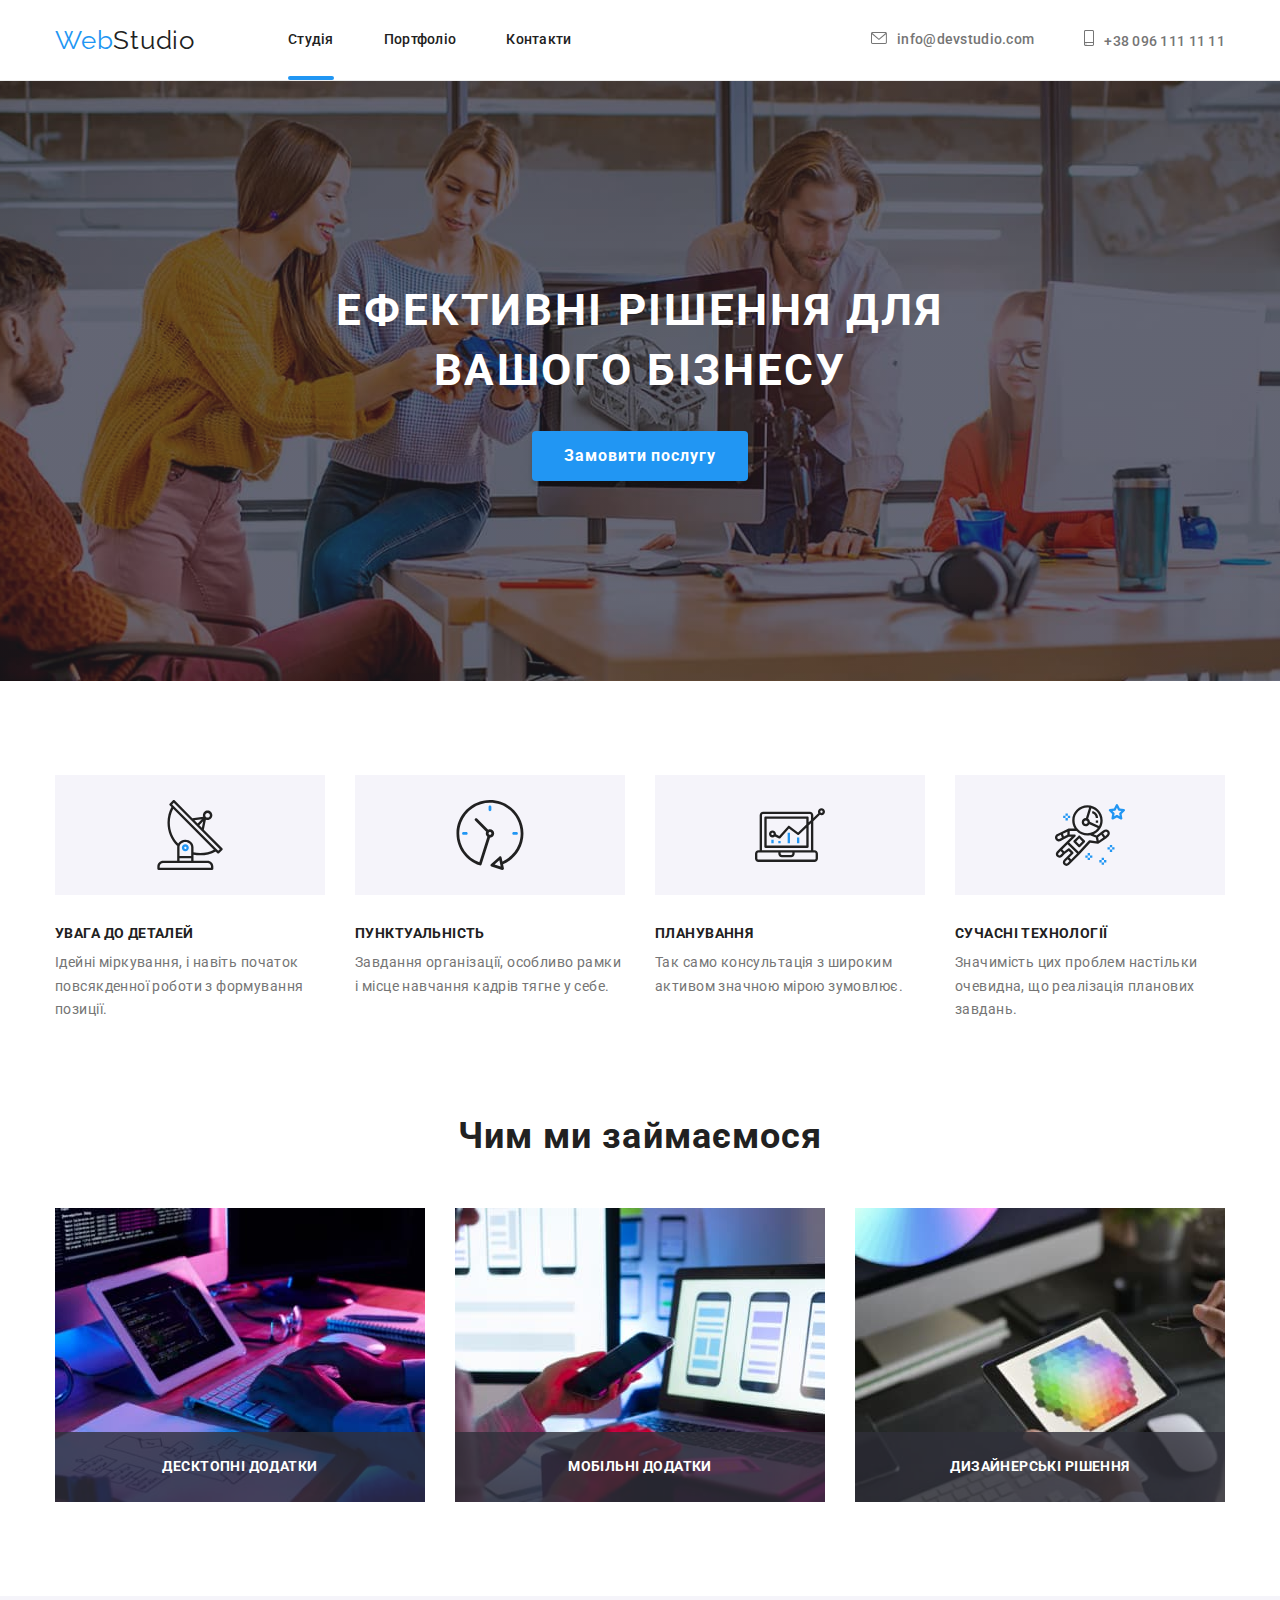
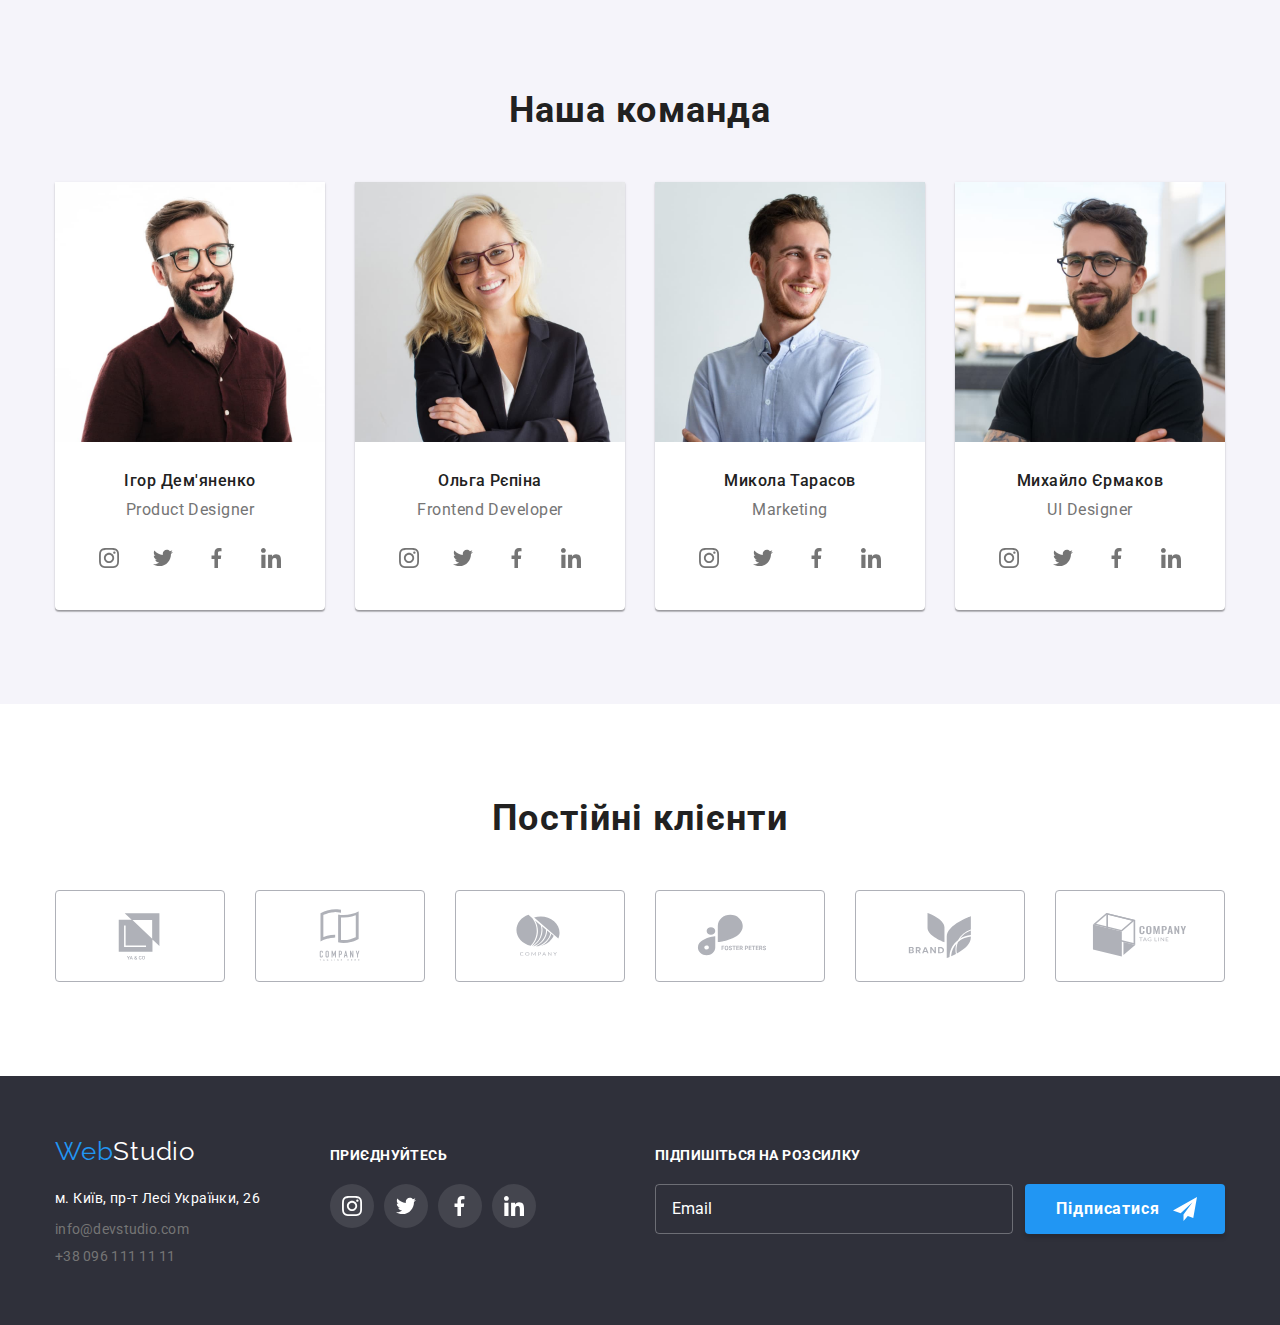
==== commit 936c7d9a: "make scss structure" ====
--- a/index.html
+++ b/index.html
@@ -18,9 +18,9 @@
   <body>
     <header>
       <div class="container header">
-        <a href="./index.html" class="logo header__logo link"><span class="logo__part">Web</span>Studio</a>
+        <a href="./index.html" class="logo header__logo"><span class="logo__part">Web</span>Studio</a>
         <nav>
-          <ul class="nav list">
+          <ul class="nav">
             <li class="nav__item">
               <a href="./index.html" class="nav__link current">Студія</a>
             </li>
@@ -30,16 +30,16 @@
             <li class="nav__item"><a href="#" class="nav__link">Контакти</a></li>
           </ul>
         </nav>
-        <ul class="contacts-header list">
+        <ul class="contacts-header">
           <li class="contacts-header__item">
-            <a href="mailto:info@devstudio.com" class="contacts-header__link link"
+            <a href="mailto:info@devstudio.com" class="contacts-header__link"
               ><svg class="contacts-header__icon" width="16" height="12">
                 <use href="./images/icons.svg#icon-envelope"></use></svg
               >info@devstudio.com</a
             >
           </li>
           <li class="contacts-header__item">
-            <a href="tel:+380961111111" class="contacts-header__link link"
+            <a href="tel:+380961111111" class="contacts-header__link"
               ><svg class="contacts-header__icon" width="10" height="16">
                 <use href="./images/icons.svg#icon-smartphone"></use></svg
               >+38 096 111 11 11</a
@@ -60,7 +60,7 @@
       <section class="section features-set">
         <div class="container">
           <h2 hidden>Переваги</h2>
-          <ul class="features list">
+          <ul class="features">
             <li class="features__item">
               <div class="features__card">
                 <div class="features__icon">
@@ -120,7 +120,7 @@
         <div class="container">
           <h2 class="work-title">Чим ми займаємося</h2>
           <div class="work-container">
-            <ul class="work list">
+            <ul class="work">
               <li>
                 <div class="work__thumb">
                   <img src="./images/box1.jpg" alt="написання коду" width="370" height="294" />
@@ -147,13 +147,13 @@
       <section class="section team-section">
         <div class="container">
           <h2 class="team-section__title">Наша команда</h2>
-          <ul class="team list">
+          <ul class="team">
             <li class="team-member">
               <img src="./images/foto1.jpg" alt="foto1" width="270" height="260" class="team-member__foto" />
 
               <h3 class="team-member__name">Ігор Дем'яненко</h3>
               <p class="team-member__position">Product Designer</p>
-              <ul class="team-member__socials socials list">
+              <ul class="team-member__socials socials">
                 <li class="socials__item">
                   <a class="socials__link socials__link--member" href="#">
                     <svg width="20" height="20">
@@ -189,7 +189,7 @@
               <h3 class="team-member__name">Ольга Рєпіна</h3>
               <p class="team-member__position">Frontend Developer</p>
 
-              <ul class="team-member__socials socials list">
+              <ul class="team-member__socials socials">
                 <li class="socials__item">
                   <a class="socials__link socials__link--member" href="#">
                     <svg width="20" height="20">
@@ -226,7 +226,7 @@
               <h3 class="team-member__name">Микола Тарасов</h3>
               <p class="team-member__position">Marketing</p>
 
-              <ul class="team-member__socials socials list">
+              <ul class="team-member__socials socials">
                 <li class="socials__item">
                   <a class="socials__link socials__link--member" href="#">
                     <svg width="20" height="20">
@@ -263,7 +263,7 @@
               <h3 class="team-member__name">Михайло Єрмаков</h3>
               <p class="team-member__position">UI Designer</p>
 
-              <ul class="team-member__socials socials list">
+              <ul class="team-member__socials socials">
                 <li class="socials__item">
                   <a class="socials__link socials__link--member" href="#">
                     <svg width="20" height="20">
@@ -301,7 +301,7 @@
       <section class="section">
         <div class="container clients">
           <h2 class="clients__title">Постійні клієнти</h2>
-          <ul class="clients-list list">
+          <ul class="clients-list">
             <li class="company">
               <a class="company__link" href="#">
                 <svg class="company__icon" width="106" height="60">
@@ -353,7 +353,7 @@
       <div class="footer container">
         <div class="adress">
           <a href="./index.html" class="logo footer__logo link"><span class="logo__part">Web</span>Studio</a>
-          <ul class="contacts-footer list">
+          <ul class="contacts-footer">
             <li class="contacts-footer__item">
               <a
                 href="https://www.google.com/maps/place/%D0%B1%D1%83%D0%BB%D1%8C%D0%B2%D0%B0%D1%80+%D0%9B%D0%B5%D1%81%D1%96+%D0%A3%D0%BA%D1%80%D0%B0%D1%97%D0%BD%D0%BA%D0%B8,+26,+%D0%9A%D0%B8%D1%97%D0%B2,+%D0%A3%D0%BA%D1%80%D0%B0%D1%97%D0%BD%D0%B0,+02000/@50.4265807,30.5383858,17z/data=!3m1!4b1!4m6!3m5!1s0x40d4cf0e033ecbe9:0x57a4dffefec77da0!8m2!3d50.4265807!4d30.5383858!16s%2Fg%2F1tctq5jv"
@@ -364,16 +364,16 @@
               >
             </li>
             <li class="contacts-footer__item">
-              <a href="mailto:info@devstudio.com" class="contacts-footer__link link">info@devstudio.com</a>
+              <a href="mailto:info@devstudio.com" class="contacts-footer__link">info@devstudio.com</a>
             </li>
             <li class="contacts-footer__item">
-              <a href="tel:+380961111111" class="contacts-footer__link link">+38 096 111 11 11</a>
+              <a href="tel:+380961111111" class="contacts-footer__link">+38 096 111 11 11</a>
             </li>
           </ul>
         </div>
         <div class="footer-socials">
           <h2 class="footer__title">Приєднуйтесь</h2>
-          <ul class="socials list">
+          <ul class="socials">
             <li class="socials__item">
               <a class="socials__link socials__link--footer" href="#">
                 <svg width="20" height="20">
--- a/css/main.min.css
+++ b/css/main.min.css
@@ -1 +1 @@
-h1,h2,h3,h4,h5,h6,p,ul{margin-top:0}img{display:block;max-width:100%;height:auto}*,*::before,*::after{-webkit-box-sizing:border-box;box-sizing:border-box}.list{list-style:none;padding:0;margin:0}.link{text-decoration:none}body{background-color:#fff;color:#757575;font-family:"Roboto",sans-serif}.section{padding:94px 0}.container{margin-left:auto;margin-right:auto;width:1200px;padding-left:15px;padding-right:15px}header{border-bottom:1px solid #ececec}.header{display:-webkit-box;display:-ms-flexbox;display:flex;-webkit-box-align:center;-ms-flex-align:center;align-items:center}.logo{font-family:"Raleway";font-style:normal;font-size:26px;line-height:1.19;letter-spacing:.03em;color:#212121}.logo .logo__part{color:#2196f3}.header__logo{margin-right:93px}.footer__logo{display:block;margin-bottom:20px;color:#fff}.nav{display:-webkit-box;display:-ms-flexbox;display:flex}.nav__item:not(:last-child){margin-right:50px}.nav__link{display:block;font-style:normal;font-weight:500;font-size:14px;line-height:1.14;letter-spacing:.02em;text-decoration:none;color:#212121;padding-top:32px;padding-bottom:32px;-webkit-transition:color 250ms cubic-bezier(0.4, 0, 0.2, 1);transition:color 250ms cubic-bezier(0.4, 0, 0.2, 1)}.nav__link:hover,.nav__link:focus{color:#2196f3}.nav__item{position:relative}.nav__link.current::after{position:absolute;bottom:0;left:0;left:0;bottom:0;width:100%;height:4px;background-color:#2196f3;border-radius:2px;content:""}.contacts-header{display:-webkit-box;display:-ms-flexbox;display:flex;margin-left:auto}.contacts-header .contacts-header__icon{margin-right:10px;fill:currentColor}.contacts-header .contacts-header__item:last-child{margin-left:50px}.contacts-header__link{font-style:normal;font-weight:500;font-size:14px;line-height:1.14;letter-spacing:.02em;color:#757575;-webkit-transition:color 250ms cubic-bezier(0.4, 0, 0.2, 1);transition:color 250ms cubic-bezier(0.4, 0, 0.2, 1)}.contacts-header__link .contacts-header__link:hover,.contacts-header__link .contacts-header__link:focus{color:#2196f3}.hero{max-width:1600px;text-align:center;padding-top:200px;padding-bottom:200px;background-color:#2f303a}.hero .hero__title{margin-left:auto;margin-right:auto;margin-bottom:30px;font-size:44px;line-height:1.36;letter-spacing:.06em;max-width:696px;text-transform:uppercase;color:#fff}.overlay{margin-left:auto;margin-right:auto;background-image:-webkit-gradient(linear, left top, right top, from(rgba(47, 48, 58, 0.4)), to(rgba(47, 48, 58, 0.4))),url("../images/bghero.jpg");background-image:linear-gradient(to right, rgba(47, 48, 58, 0.4), rgba(47, 48, 58, 0.4)),url("../images/bghero.jpg");background-repeat:no-repeat;background-position:center;background-size:cover}.button{min-width:216px;border:none;-webkit-box-shadow:0px 4px 4px rgba(0,0,0,.15);box-shadow:0px 4px 4px rgba(0,0,0,.15);border-radius:4px;padding:10px 32px;background-color:#2196f3;color:#fff;cursor:pointer;font-weight:700;font-size:16px;line-height:1.875;letter-spacing:.06em;-webkit-transition-property:background-color;transition-property:background-color;-webkit-transition-duration:250ms;transition-duration:250ms;-webkit-transition-timing-function:cubic-bezier(0.4, 0, 0.2, 1);transition-timing-function:cubic-bezier(0.4, 0, 0.2, 1)}.button:hover,.button:focus{background-color:#188ce8}.features-set{padding-bottom:0}.features{display:-webkit-box;display:-ms-flexbox;display:flex;-webkit-box-pack:justify;-ms-flex-pack:justify;justify-content:space-between}.features__icon{display:-webkit-box;display:-ms-flexbox;display:flex;-webkit-box-align:center;-ms-flex-align:center;align-items:center;-webkit-box-pack:center;-ms-flex-pack:center;justify-content:center;padding:25px 10px;margin-right:auto;margin-left:auto;margin-bottom:30px;background-color:#f5f4fa}.features__title{margin-bottom:10px;font-size:14px;line-height:16px;letter-spacing:.03em;text-transform:uppercase;color:#212121}.features__description{max-width:270px;margin-bottom:0;font-size:14px;line-height:1.71;letter-spacing:.03em}.work{display:-webkit-box;display:-ms-flexbox;display:flex;-webkit-box-pack:justify;-ms-flex-pack:justify;justify-content:space-between}.work .work__thumb{position:relative}.work .work__subtitle{position:absolute;bottom:0;margin:0;min-width:370px;max-height:70px;padding-top:27px;padding-bottom:27px;font-weight:700;font-size:14px;line-height:1.14;text-align:center;letter-spacing:.03em;text-transform:uppercase;color:#fff;background-color:rgba(47,48,58,.8)}.work-title{margin-bottom:50px;font-size:36px;line-height:1.16;text-align:center;letter-spacing:.03em;color:#212121}.team-section{background-color:#f5f4fa}.team-section .team-section__title{margin-bottom:50px;font-size:36px;line-height:1.16;text-align:center;letter-spacing:.03em;color:#212121}.team{display:-webkit-box;display:-ms-flexbox;display:flex;-webkit-box-align:center;-ms-flex-align:center;align-items:center;-webkit-box-pack:justify;-ms-flex-pack:justify;justify-content:space-between}.team-member{max-width:270px;height:auto;background:#fff;-webkit-box-shadow:0px 1px 3px rgba(0,0,0,.12),0px 1px 1px rgba(0,0,0,.14),0px 2px 1px rgba(0,0,0,.2);box-shadow:0px 1px 3px rgba(0,0,0,.12),0px 1px 1px rgba(0,0,0,.14),0px 2px 1px rgba(0,0,0,.2);border-radius:0px 0px 4px 4px}.team-member .team-member__foto{margin-bottom:30px}.team-member .team-member__name{margin-bottom:10px;font-weight:500;font-size:16px;line-height:1.18;text-align:center;letter-spacing:.03em;color:#212121}.team-member .team-member__position{margin-bottom:16px;font-size:16px;line-height:1.18;text-align:center;letter-spacing:.03em}.socials{display:-webkit-box;display:-ms-flexbox;display:flex;-webkit-box-align:center;-ms-flex-align:center;align-items:center;gap:10px}.socials .socials__item{width:44px;height:44px}.socials .socials__link{display:-webkit-box;display:-ms-flexbox;display:flex;-webkit-box-align:center;-ms-flex-align:center;align-items:center;-webkit-box-pack:center;-ms-flex-pack:center;justify-content:center;width:100%;height:100%;border-radius:50%;-webkit-transition:background-color 250ms cubic-bezier(0.4, 0, 0.2, 1);transition:background-color 250ms cubic-bezier(0.4, 0, 0.2, 1)}.footer-socials{display:-webkit-box;display:-ms-flexbox;display:flex;-webkit-box-orient:vertical;-webkit-box-direction:normal;-ms-flex-direction:column;flex-direction:column;-webkit-box-align:start;-ms-flex-align:start;align-items:flex-start}.socials__link--footer{fill:#fff;background-color:rgba(255,255,255,.1)}.socials__link--footer:hover,.socials__link--footer:focus{background-color:#2196f3}.team-member__socials{-webkit-box-align:center;-ms-flex-align:center;align-items:center;-webkit-box-pack:center;-ms-flex-pack:center;justify-content:center;padding-bottom:30px}.socials__link--member{background-color:#fff;fill:#757575;-webkit-transition-property:fill;transition-property:fill;-webkit-transition-duration:250ms;transition-duration:250ms;-webkit-transition-timing-function:cubic-bezier(0.4, 0, 0.2, 1);transition-timing-function:cubic-bezier(0.4, 0, 0.2, 1)}.socials__link--member:hover,.socials__link--member:focus{background-color:#2196f3;fill:#fff}.clients{display:-webkit-box;display:-ms-flexbox;display:flex;-webkit-box-orient:vertical;-webkit-box-direction:normal;-ms-flex-direction:column;flex-direction:column}.clients__title{margin-bottom:50px;font-size:36px;line-height:1.166;text-align:center;letter-spacing:.03em;color:#212121}.clients-list{display:-webkit-box;display:-ms-flexbox;display:flex;gap:30px}.company{width:170px;height:92px}.company__link{display:-webkit-box;display:-ms-flexbox;display:flex;-webkit-box-align:center;-ms-flex-align:center;align-items:center;-webkit-box-pack:center;-ms-flex-pack:center;justify-content:center;width:100%;height:100%;fill:#afb1b8;background-color:#fff;border:1px solid #afb1b8;border-radius:4px;-webkit-transition:fill 250ms cubic-bezier(0.4, 0, 0.2, 1),border 250ms cubic-bezier(0.4, 0, 0.2, 1);transition:fill 250ms cubic-bezier(0.4, 0, 0.2, 1),border 250ms cubic-bezier(0.4, 0, 0.2, 1)}.company__link:hover,.company__link:focus{fill:#2196f3;border:1px solid #2196f3;border-radius:4px}.footer-section{background-color:#2f303a}.footer{display:-webkit-box;display:-ms-flexbox;display:flex;-webkit-box-align:baseline;-ms-flex-align:baseline;align-items:baseline;padding-top:60px;padding-bottom:60px}.adress{display:-webkit-box;display:-ms-flexbox;display:flex;-webkit-box-orient:vertical;-webkit-box-direction:normal;-ms-flex-direction:column;flex-direction:column;-webkit-box-align:start;-ms-flex-align:start;align-items:flex-start;margin-right:70px}.footer__title{margin-bottom:20px;font-size:14px;line-height:1.14;letter-spacing:.03em;text-transform:uppercase;color:#fff}.contacts-footer__location{display:block;font-style:normal;font-size:14px;line-height:1.71;letter-spacing:.03em;text-decoration:none;color:#fff}.contacts-footer__link{font-style:normal;font-size:14px;line-height:1.14;letter-spacing:.02em;color:#757575;-webkit-transition:color 250ms cubic-bezier(0.4, 0, 0.2, 1);transition:color 250ms cubic-bezier(0.4, 0, 0.2, 1)}.contacts-footer__link:hover,.contacts-footer__link:focus{color:#2196f3}.contacts-footer__item:not(:nth-child(3n)){margin-bottom:9px}.footer-form{margin-left:auto}.footer-form__section{display:-webkit-box;display:-ms-flexbox;display:flex;-webkit-box-align:center;-ms-flex-align:center;align-items:center;-webkit-box-pack:center;-ms-flex-pack:center;justify-content:center}.footer-form__input{margin-right:12px;width:358px;height:50px;padding:15px 16px;border:1px solid rgba(255,255,255,.3);border-radius:4px;outline:none}.footer-form__input:focus{border:1px solid #2196f3;background-color:rgba(0,0,0,0)}.footer-form__submit-btn{min-width:200px;padding:10px 62px 10px 28px}.footer-form__submit-btn:hover,.footer-form__submit-btn:focus{background-color:#188ce8}.footer-form__submit{position:relative}.footer-form__svg{position:absolute;top:50%;right:28px;-webkit-transform:translateY(-50%);transform:translateY(-50%)}.project{display:-webkit-box;display:-ms-flexbox;display:flex;-webkit-box-pack:center;-ms-flex-pack:center;justify-content:center;margin-bottom:50px}.project__item:not(:last-child){margin-right:8px}.project__button{padding:6px 25px;min-width:73px;background-color:#f5f4fa;border:none;border-radius:4px;cursor:pointer;font-weight:500;font-size:16px;line-height:1.625;text-align:center;letter-spacing:.03em;color:#212121;-webkit-transition:color 250ms cubic-bezier(0.4, 0, 0.2, 1);transition:color 250ms cubic-bezier(0.4, 0, 0.2, 1)}.project__button:hover,.project__button:focus{background-color:#2196f3;color:#fff;-webkit-box-shadow:0px 3px 1px rgba(0,0,0,.1),0px 1px 2px rgba(0,0,0,.08),0px 2px 2px rgba(0,0,0,.12);box-shadow:0px 3px 1px rgba(0,0,0,.1),0px 1px 2px rgba(0,0,0,.08),0px 2px 2px rgba(0,0,0,.12);border-radius:4px}.portfolio{display:-webkit-box;display:-ms-flexbox;display:flex;-ms-flex-wrap:wrap;flex-wrap:wrap}.project-item{max-width:370px;height:404px;background:#fff;border-bottom:1px solid #eee;margin-right:30px;margin-bottom:30px}.project-item:nth-child(3n){margin-right:0}.project-item:nth-last-child(-n+3){margin-bottom:0}.project-item__link{display:-webkit-box;display:-ms-flexbox;display:flex;-webkit-box-orient:vertical;-webkit-box-direction:normal;-ms-flex-direction:column;flex-direction:column;width:100%;height:100%;text-decoration:none;border:1px solid rgba(0,0,0,0);-webkit-transition:border 250ms cubic-bezier(0.4, 0, 0.2, 1);transition:border 250ms cubic-bezier(0.4, 0, 0.2, 1)}.project-item__link:hover,.project-item__link:focus{border:1px solid #eee;-webkit-box-shadow:0px 1px 1px rgba(0,0,0,.12),0px 4px 4px rgba(0,0,0,.06),1px 4px 6px rgba(0,0,0,.16);box-shadow:0px 1px 1px rgba(0,0,0,.12),0px 4px 4px rgba(0,0,0,.06),1px 4px 6px rgba(0,0,0,.16)}.project-item__foto{margin-bottom:20px}.project-item__name{padding-left:20px;font-weight:700;font-size:18px;line-height:2;letter-spacing:.06em;color:#212121;margin-bottom:4px}.project-item__type{padding-left:20px;font-size:16px;line-height:1.875;letter-spacing:.03em;text-decoration:none;color:#757575}.project-item__thumb{position:relative;margin-left:auto;margin-right:auto;overflow:hidden}.project-item__link:hover .project-item__overlay{-webkit-transform:translateY(0);transform:translateY(0)}.project-item__overlay{position:absolute;left:0;top:0;width:100%;height:100%;background-color:#2196f3;-webkit-transform:translateY(101%);transform:translateY(101%);-webkit-transition-property:-webkit-transform;transition-property:-webkit-transform;transition-property:transform;transition-property:transform, -webkit-transform;-webkit-transition-duration:250ms;transition-duration:250ms;-webkit-transition-timing-function:cubic-bezier(0.4, 0, 0.2, 1);transition-timing-function:cubic-bezier(0.4, 0, 0.2, 1)}.project-item__overlay{color:#fff;padding:63px 24px;margin:0;font-size:18px;line-height:1.555;letter-spacing:.03em}.backdrop{position:fixed;top:0;left:0;width:100%;height:100%;background-color:rgba(0,0,0,.5);-webkit-transition:opacity 250ms cubic-bezier(0.4, 0, 0.2, 1),visibility 250ms cubic-bezier(0.4, 0, 0.2, 1);transition:opacity 250ms cubic-bezier(0.4, 0, 0.2, 1),visibility 250ms cubic-bezier(0.4, 0, 0.2, 1)}.backdrop.is-hidden .modal{-webkit-transform:translate(-50%, -50%) scale(1.5);transform:translate(-50%, -50%) scale(1.5)}.is-hidden{opacity:0;visibility:hidden;pointer-events:none}.modal{position:absolute;top:50%;left:50%;-webkit-transform:translate(-50%, -50%);transform:translate(-50%, -50%);width:100%;max-width:528px;height:100%;max-height:581px;background-color:#fff;-webkit-transition:-webkit-transform 250ms cubic-bezier(0.4, 0, 0.2, 1);transition:-webkit-transform 250ms cubic-bezier(0.4, 0, 0.2, 1);transition:transform 250ms cubic-bezier(0.4, 0, 0.2, 1);transition:transform 250ms cubic-bezier(0.4, 0, 0.2, 1), -webkit-transform 250ms cubic-bezier(0.4, 0, 0.2, 1)}.form{padding:0 40px 40px 40px}.button-close{position:absolute;display:-webkit-box;display:-ms-flexbox;display:flex;-webkit-box-align:center;-ms-flex-align:center;align-items:center;-webkit-box-pack:center;-ms-flex-pack:center;justify-content:center;top:8px;right:8px;width:30px;height:30px;fill:#000;background-color:#fff;border-radius:50%;border:1px solid rgba(0,0,0,.1);cursor:pointer;-webkit-transition:fill 250ms cubic-bezier(0.4, 0, 0.2, 1);transition:fill 250ms cubic-bezier(0.4, 0, 0.2, 1)}.button-close:hover,.button-close:focus{fill:#2196f3}.modal__title{padding-top:40px;margin-bottom:12px;font-size:20px;line-height:1.15;text-align:center;letter-spacing:.03em;color:#212121}.form{display:-webkit-box;display:-ms-flexbox;display:flex;-webkit-box-orient:vertical;-webkit-box-direction:normal;-ms-flex-direction:column;flex-direction:column}.form__label{font-size:12px;line-height:1.166;margin-bottom:4px;letter-spacing:.01em;color:#757575}.form__input{width:100%;height:40px;padding:0 12px 0 42px;border:1px solid rgba(33,33,33,.2);border-radius:4px;outline:none}.form__input:focus{border:1px solid #2196f3}.form__input:focus+.form__icon{fill:#2196f3}.form__field{position:relative;margin-bottom:10px}.form__icon{position:absolute;top:50%;left:12px;-webkit-transform:translateY(-50%);transform:translateY(-50%)}.form__textarea{margin-bottom:20px;resize:none;width:100%;height:120px;padding:12px 16px;border:1px solid rgba(33,33,33,.2);border-radius:4px;outline:none}.form__textarea:focus{border:1px solid #2196f3}.form__textarea::-webkit-input-placeholder{font-size:12px;line-height:1.166;letter-spacing:.01em;color:rgba(117,117,117,.5)}.form__textarea::-moz-placeholder{font-size:12px;line-height:1.166;letter-spacing:.01em;color:rgba(117,117,117,.5)}.form__textarea:-ms-input-placeholder{font-size:12px;line-height:1.166;letter-spacing:.01em;color:rgba(117,117,117,.5)}.form__textarea::-ms-input-placeholder{font-size:12px;line-height:1.166;letter-spacing:.01em;color:rgba(117,117,117,.5)}.form__textarea::placeholder{font-size:12px;line-height:1.166;letter-spacing:.01em;color:rgba(117,117,117,.5)}.form__field-checkbox{display:-webkit-box;display:-ms-flexbox;display:flex;margin-bottom:30px}.form__checkbox-input{-webkit-appearance:none;-moz-appearance:none;appearance:none}.form__checkbox-label{position:relative;cursor:pointer;padding-left:23px}.form__checkbox-icon{position:absolute;fill:rgba(0,0,0,0);border:2px solid #212121;border-radius:2px}.form__checkbox-input:checked+.form__checkbox-icon{fill:#fff;background-color:#2196f3;border:2px solid #2196f3}.submit-modal{min-width:200px;margin-left:auto;margin-right:auto;padding:10px 52px;-webkit-box-shadow:none;box-shadow:none}.submit-modal:hover,.submit-modal:focus{-webkit-box-shadow:0px 4px 4px rgba(0,0,0,.15);box-shadow:0px 4px 4px rgba(0,0,0,.15)}/*# sourceMappingURL=main.min.css.map */+h1,h2,h3,h4,h5,h6,p,ul{margin-top:0}img{display:block;max-width:100%;height:auto}*,*::before,*::after{-webkit-box-sizing:border-box;box-sizing:border-box}.portfolio,.contacts-footer,.clients-list,.socials,.team-member,.team,.work,.features,.filter,.contacts-header,.nav{list-style:none;padding:0;margin:0}.contacts-footer__link,.contacts-header__link,.logo{text-decoration:none}body{background-color:#fff;color:#757575;font-family:"Roboto",sans-serif}.section{padding:94px 0}.container{margin-left:auto;margin-right:auto;width:1200px;padding-left:15px;padding-right:15px}header{border-bottom:1px solid #ececec}.header{display:-webkit-box;display:-ms-flexbox;display:flex;-webkit-box-align:center;-ms-flex-align:center;align-items:center}.logo{font-family:"Raleway";font-style:normal;font-size:26px;line-height:1.19;letter-spacing:.03em;color:#212121}.logo__part{color:#2196f3}.header__logo{margin-right:93px}.footer__logo{display:block;margin-bottom:20px;color:#fff}.nav{display:-webkit-box;display:-ms-flexbox;display:flex}.nav__item:not(:last-child){margin-right:50px}.nav__item{position:relative}.nav__link.current::after{position:absolute;bottom:0;left:0;left:0;bottom:0;width:100%;height:4px;background-color:#2196f3;border-radius:2px;content:""}.nav__link{display:block;font-style:normal;font-weight:500;font-size:14px;line-height:1.14;letter-spacing:.02em;text-decoration:none;color:#212121;padding-top:32px;padding-bottom:32px;-webkit-transition-duration:250ms;transition-duration:250ms;-webkit-transition-timing-function:cubic-bezier(0.4, 0, 0.2, 1);transition-timing-function:cubic-bezier(0.4, 0, 0.2, 1)}.nav__link:hover,.nav__link:focus{color:#2196f3}.contacts-header{display:-webkit-box;display:-ms-flexbox;display:flex;margin-left:auto}.contacts-header__icon{margin-right:10px;fill:currentColor}.contacts-header__item:last-child{margin-left:50px}.contacts-header__link{font-style:normal;font-weight:500;font-size:14px;line-height:1.14;letter-spacing:.02em;color:#757575;-webkit-transition-duration:250ms;transition-duration:250ms;-webkit-transition-timing-function:cubic-bezier(0.4, 0, 0.2, 1);transition-timing-function:cubic-bezier(0.4, 0, 0.2, 1)}.contacts-header__link:hover,.contacts-header__link:focus{color:#2196f3}.hero{max-width:1600px;text-align:center;padding-top:200px;padding-bottom:200px;background-color:#2f303a}.hero__title{margin-left:auto;margin-right:auto;margin-bottom:30px;font-size:44px;line-height:1.36;letter-spacing:.06em;max-width:696px;text-transform:uppercase;color:#fff}.overlay{margin-left:auto;margin-right:auto;background-image:-webkit-gradient(linear, left top, right top, from(rgba(47, 48, 58, 0.4)), to(rgba(47, 48, 58, 0.4))),url("../images/bghero.jpg");background-image:linear-gradient(to right, rgba(47, 48, 58, 0.4), rgba(47, 48, 58, 0.4)),url("../images/bghero.jpg");background-repeat:no-repeat;background-position:center;background-size:cover}.button{min-width:216px;border:none;-webkit-box-shadow:0px 4px 4px rgba(0,0,0,.15);box-shadow:0px 4px 4px rgba(0,0,0,.15);border-radius:4px;padding:10px 32px;background-color:#2196f3;color:#fff;cursor:pointer;font-weight:700;font-size:16px;line-height:1.875;letter-spacing:.06em;-webkit-transition-property:background-color;transition-property:background-color;-webkit-transition-duration:250ms;transition-duration:250ms;-webkit-transition-timing-function:cubic-bezier(0.4, 0, 0.2, 1);transition-timing-function:cubic-bezier(0.4, 0, 0.2, 1)}.button:hover,.button:focus{background-color:#188ce8}.button-close{position:absolute;display:-webkit-box;display:-ms-flexbox;display:flex;-webkit-box-align:center;-ms-flex-align:center;align-items:center;-webkit-box-pack:center;-ms-flex-pack:center;justify-content:center;top:8px;right:8px;width:30px;height:30px;fill:#000;background-color:#fff;border-radius:50%;border:1px solid rgba(0,0,0,.1);cursor:pointer;-webkit-transition-duration:250ms;transition-duration:250ms;-webkit-transition-timing-function:cubic-bezier(0.4, 0, 0.2, 1);transition-timing-function:cubic-bezier(0.4, 0, 0.2, 1)}.button-close:hover,.button-close:focus{fill:#2196f3}.filter{display:-webkit-box;display:-ms-flexbox;display:flex;-webkit-box-pack:center;-ms-flex-pack:center;justify-content:center;margin-bottom:50px}.filter__item:not(:last-child){margin-right:8px}.filter__button{padding:6px 25px;min-width:73px;background-color:#f5f4fa;border:none;border-radius:4px;cursor:pointer;font-weight:500;font-size:16px;line-height:1.625;text-align:center;letter-spacing:.03em;color:#212121;-webkit-transition-duration:250ms;transition-duration:250ms;-webkit-transition-timing-function:cubic-bezier(0.4, 0, 0.2, 1);transition-timing-function:cubic-bezier(0.4, 0, 0.2, 1)}.filter__button:hover,.filter__button:focus{background-color:#2196f3;color:#fff;-webkit-box-shadow:0px 3px 1px rgba(0,0,0,.1),0px 1px 2px rgba(0,0,0,.08),0px 2px 2px rgba(0,0,0,.12);box-shadow:0px 3px 1px rgba(0,0,0,.1),0px 1px 2px rgba(0,0,0,.08),0px 2px 2px rgba(0,0,0,.12);border-radius:4px}.features-set{padding-bottom:0}.features{display:-webkit-box;display:-ms-flexbox;display:flex;-webkit-box-pack:justify;-ms-flex-pack:justify;justify-content:space-between}.features__icon{display:-webkit-box;display:-ms-flexbox;display:flex;-webkit-box-align:center;-ms-flex-align:center;align-items:center;-webkit-box-pack:center;-ms-flex-pack:center;justify-content:center;padding:25px 10px;margin-right:auto;margin-left:auto;margin-bottom:30px;background-color:#f5f4fa}.features__title{margin-bottom:10px;font-size:14px;line-height:16px;letter-spacing:.03em;text-transform:uppercase;color:#212121}.features__description{max-width:270px;margin-bottom:0;font-size:14px;line-height:1.71;letter-spacing:.03em}.work{display:-webkit-box;display:-ms-flexbox;display:flex;-webkit-box-pack:justify;-ms-flex-pack:justify;justify-content:space-between}.work__thumb{position:relative}.work__subtitle{position:absolute;bottom:0;margin:0;min-width:370px;max-height:70px;padding-top:27px;padding-bottom:27px;font-weight:700;font-size:14px;line-height:1.14;text-align:center;letter-spacing:.03em;text-transform:uppercase;color:#fff;background-color:rgba(47,48,58,.8)}.work-title{margin-bottom:50px;font-size:36px;line-height:1.16;text-align:center;letter-spacing:.03em;color:#212121}.team-section{background-color:#f5f4fa}.team-section__title{margin-bottom:50px;font-size:36px;line-height:1.16;text-align:center;letter-spacing:.03em;color:#212121}.team{display:-webkit-box;display:-ms-flexbox;display:flex;-webkit-box-align:center;-ms-flex-align:center;align-items:center;-webkit-box-pack:justify;-ms-flex-pack:justify;justify-content:space-between}.team-member{max-width:270px;height:auto;background:#fff;-webkit-box-shadow:0px 1px 3px rgba(0,0,0,.12),0px 1px 1px rgba(0,0,0,.14),0px 2px 1px rgba(0,0,0,.2);box-shadow:0px 1px 3px rgba(0,0,0,.12),0px 1px 1px rgba(0,0,0,.14),0px 2px 1px rgba(0,0,0,.2);border-radius:0px 0px 4px 4px}.team-member__foto{margin-bottom:30px}.team-member__name{margin-bottom:10px;font-weight:500;font-size:16px;line-height:1.18;text-align:center;letter-spacing:.03em;color:#212121}.team-member__position{margin-bottom:16px;font-size:16px;line-height:1.18;text-align:center;letter-spacing:.03em}.socials{display:-webkit-box;display:-ms-flexbox;display:flex;-webkit-box-align:center;-ms-flex-align:center;align-items:center;gap:10px}.socials__item{width:44px;height:44px}.socials__link{display:-webkit-box;display:-ms-flexbox;display:flex;-webkit-box-align:center;-ms-flex-align:center;align-items:center;-webkit-box-pack:center;-ms-flex-pack:center;justify-content:center;width:100%;height:100%;border-radius:50%;-webkit-transition-duration:250ms;transition-duration:250ms;-webkit-transition-timing-function:cubic-bezier(0.4, 0, 0.2, 1);transition-timing-function:cubic-bezier(0.4, 0, 0.2, 1)}.footer-socials{display:-webkit-box;display:-ms-flexbox;display:flex;-webkit-box-orient:vertical;-webkit-box-direction:normal;-ms-flex-direction:column;flex-direction:column;-webkit-box-align:start;-ms-flex-align:start;align-items:flex-start}.socials__link--footer{fill:#fff;background-color:rgba(255,255,255,.1)}.socials__link--footer:hover,.socials__link--footer:focus{background-color:#2196f3}.team-member__socials{-webkit-box-align:center;-ms-flex-align:center;align-items:center;-webkit-box-pack:center;-ms-flex-pack:center;justify-content:center;padding-bottom:30px}.socials__link--member{background-color:#fff;fill:#757575;-webkit-transition-property:fill;transition-property:fill;-webkit-transition-duration:250ms;transition-duration:250ms;-webkit-transition-timing-function:cubic-bezier(0.4, 0, 0.2, 1);transition-timing-function:cubic-bezier(0.4, 0, 0.2, 1)}.socials__link--member:hover,.socials__link--member:focus{background-color:#2196f3;fill:#fff}.clients{display:-webkit-box;display:-ms-flexbox;display:flex;-webkit-box-orient:vertical;-webkit-box-direction:normal;-ms-flex-direction:column;flex-direction:column}.clients__title{margin-bottom:50px;font-size:36px;line-height:1.166;text-align:center;letter-spacing:.03em;color:#212121}.clients-list{display:-webkit-box;display:-ms-flexbox;display:flex;gap:30px}.company{width:170px;height:92px}.company__link{display:-webkit-box;display:-ms-flexbox;display:flex;-webkit-box-align:center;-ms-flex-align:center;align-items:center;-webkit-box-pack:center;-ms-flex-pack:center;justify-content:center;width:100%;height:100%;fill:#afb1b8;background-color:#fff;border:1px solid #afb1b8;border-radius:4px;-webkit-transition:fill 250ms cubic-bezier(0.4, 0, 0.2, 1),border 250ms cubic-bezier(0.4, 0, 0.2, 1);transition:fill 250ms cubic-bezier(0.4, 0, 0.2, 1),border 250ms cubic-bezier(0.4, 0, 0.2, 1)}.company__link:hover,.company__link:focus{fill:#2196f3;border:1px solid #2196f3;border-radius:4px}.footer-section{background-color:#2f303a}.footer{display:-webkit-box;display:-ms-flexbox;display:flex;-webkit-box-align:baseline;-ms-flex-align:baseline;align-items:baseline;padding-top:60px;padding-bottom:60px}.footer__title{margin-bottom:20px;font-size:14px;line-height:1.14;letter-spacing:.03em;text-transform:uppercase;color:#fff}.adress{display:-webkit-box;display:-ms-flexbox;display:flex;-webkit-box-orient:vertical;-webkit-box-direction:normal;-ms-flex-direction:column;flex-direction:column;-webkit-box-align:start;-ms-flex-align:start;align-items:flex-start;margin-right:70px}.contacts-footer__location{display:block;font-style:normal;font-size:14px;line-height:1.71;letter-spacing:.03em;text-decoration:none;color:#fff}.contacts-footer__link{font-style:normal;font-size:14px;line-height:1.14;letter-spacing:.02em;color:#757575;-webkit-transition-duration:250ms;transition-duration:250ms;-webkit-transition-timing-function:cubic-bezier(0.4, 0, 0.2, 1);transition-timing-function:cubic-bezier(0.4, 0, 0.2, 1)}.contacts-footer__link:hover,.contacts-footer__link:focus{color:#2196f3}.contacts-footer__item:not(:nth-child(3n)){margin-bottom:9px}.footer-form{margin-left:auto}.footer-form__section{display:-webkit-box;display:-ms-flexbox;display:flex;-webkit-box-align:center;-ms-flex-align:center;align-items:center;-webkit-box-pack:center;-ms-flex-pack:center;justify-content:center}.footer-form__submit{position:relative}.footer-form__svg{position:absolute;top:50%;right:28px;-webkit-transform:translateY(-50%);transform:translateY(-50%)}.footer-form__input{margin-right:12px;width:358px;height:50px;padding:15px 16px;border:1px solid rgba(255,255,255,.3);border-radius:4px;outline:none;background-color:rgba(0,0,0,0)}.footer-form__input::-webkit-input-placeholder{color:#fff}.footer-form__input::-moz-placeholder{color:#fff}.footer-form__input:-ms-input-placeholder{color:#fff}.footer-form__input::-ms-input-placeholder{color:#fff}.footer-form__input::placeholder{color:#fff}.footer-form__input:focus{border:1px solid #2196f3;background-color:#fff}.footer-form__submit-btn{min-width:200px;padding:10px 62px 10px 28px;-webkit-transition-duration:250ms;transition-duration:250ms;-webkit-transition-timing-function:cubic-bezier(0.4, 0, 0.2, 1);transition-timing-function:cubic-bezier(0.4, 0, 0.2, 1)}.footer-form__submit-btn:hover,.footer-form__submit-btn:focus{background-color:#188ce8}.portfolio{display:-webkit-box;display:-ms-flexbox;display:flex;-ms-flex-wrap:wrap;flex-wrap:wrap}.project-item{max-width:370px;height:404px;background:#fff;border-bottom:1px solid #eee;margin-right:30px;margin-bottom:30px}.project-item__foto{margin-bottom:20px}.project-item__name{padding-left:20px;font-weight:700;font-size:18px;line-height:2;letter-spacing:.06em;color:#212121;margin-bottom:4px}.project-item__type{padding-left:20px;font-size:16px;line-height:1.875;letter-spacing:.03em;text-decoration:none;color:#757575}.project-item:nth-child(3n){margin-right:0}.project-item:nth-last-child(-n+3){margin-bottom:0}.project-item__thumb{position:relative;margin-left:auto;margin-right:auto;overflow:hidden}.project-item__overlay{position:absolute;left:0;top:0;width:100%;height:100%;background-color:#2196f3;-webkit-transform:translateY(101%);transform:translateY(101%);-webkit-transition-property:-webkit-transform;transition-property:-webkit-transform;transition-property:transform;transition-property:transform, -webkit-transform;-webkit-transition-duration:250ms;transition-duration:250ms;-webkit-transition-timing-function:cubic-bezier(0.4, 0, 0.2, 1);transition-timing-function:cubic-bezier(0.4, 0, 0.2, 1)}.project-item__overlay{color:#fff;padding:63px 24px;margin:0;font-size:18px;line-height:1.555;letter-spacing:.03em}.project-item__link{display:-webkit-box;display:-ms-flexbox;display:flex;-webkit-box-orient:vertical;-webkit-box-direction:normal;-ms-flex-direction:column;flex-direction:column;width:100%;height:100%;text-decoration:none;border:1px solid rgba(0,0,0,0);-webkit-transition:border;transition:border;-webkit-transition-duration:250ms;transition-duration:250ms;-webkit-transition-timing-function:cubic-bezier(0.4, 0, 0.2, 1);transition-timing-function:cubic-bezier(0.4, 0, 0.2, 1)}.project-item__link:hover,.project-item__link:focus{border:1px solid #eee;-webkit-box-shadow:0px 1px 1px rgba(0,0,0,.12),0px 4px 4px rgba(0,0,0,.06),1px 4px 6px rgba(0,0,0,.16);box-shadow:0px 1px 1px rgba(0,0,0,.12),0px 4px 4px rgba(0,0,0,.06),1px 4px 6px rgba(0,0,0,.16)}.project-item__link:hover .project-item__overlay{-webkit-transform:translateY(0);transform:translateY(0)}.backdrop{position:fixed;top:0;left:0;width:100%;height:100%;background-color:rgba(0,0,0,.5);-webkit-transition:opacity 250ms cubic-bezier(0.4, 0, 0.2, 1),visibility 250ms cubic-bezier(0.4, 0, 0.2, 1);transition:opacity 250ms cubic-bezier(0.4, 0, 0.2, 1),visibility 250ms cubic-bezier(0.4, 0, 0.2, 1)}.backdrop.is-hidden .modal{-webkit-transform:translate(-50%, -50%) scale(1.5);transform:translate(-50%, -50%) scale(1.5)}.is-hidden{opacity:0;visibility:hidden;pointer-events:none}.modal{position:absolute;top:50%;left:50%;-webkit-transform:translate(-50%, -50%);transform:translate(-50%, -50%);width:100%;max-width:528px;height:100%;max-height:581px;background-color:#fff;-webkit-transition-duration:250ms;transition-duration:250ms;-webkit-transition-timing-function:cubic-bezier(0.4, 0, 0.2, 1);transition-timing-function:cubic-bezier(0.4, 0, 0.2, 1)}.modal__title{padding-top:40px;margin-bottom:12px;font-size:20px;line-height:1.15;text-align:center;letter-spacing:.03em;color:#212121}.form{display:-webkit-box;display:-ms-flexbox;display:flex;-webkit-box-orient:vertical;-webkit-box-direction:normal;-ms-flex-direction:column;flex-direction:column;padding:0 40px 40px 40px}.form__label{font-size:12px;line-height:1.166;margin-bottom:4px;letter-spacing:.01em;color:#757575}.form__input{width:100%;height:40px;padding:0 12px 0 42px;border:1px solid rgba(33,33,33,.2);border-radius:4px;outline:none;-webkit-transition-duration:250ms;transition-duration:250ms;-webkit-transition-timing-function:cubic-bezier(0.4, 0, 0.2, 1);transition-timing-function:cubic-bezier(0.4, 0, 0.2, 1)}.form__input:focus{border:1px solid #2196f3}.form__icon{position:absolute;top:50%;left:12px;-webkit-transform:translateY(-50%);transform:translateY(-50%);-webkit-transition-duration:250ms;transition-duration:250ms;-webkit-transition-timing-function:cubic-bezier(0.4, 0, 0.2, 1);transition-timing-function:cubic-bezier(0.4, 0, 0.2, 1)}.form__input:focus+.form__icon{fill:#2196f3}.form__field{position:relative;margin-bottom:10px}.form__textarea{margin-bottom:20px;resize:none;width:100%;height:120px;padding:12px 16px;border:1px solid rgba(33,33,33,.2);border-radius:4px;outline:none;-webkit-transition-duration:250ms;transition-duration:250ms;-webkit-transition-timing-function:cubic-bezier(0.4, 0, 0.2, 1);transition-timing-function:cubic-bezier(0.4, 0, 0.2, 1)}.form__textarea:focus{border:1px solid #2196f3}.form__textarea::-webkit-input-placeholder{font-size:12px;line-height:1.166;letter-spacing:.01em;color:rgba(117,117,117,.5)}.form__textarea::-moz-placeholder{font-size:12px;line-height:1.166;letter-spacing:.01em;color:rgba(117,117,117,.5)}.form__textarea:-ms-input-placeholder{font-size:12px;line-height:1.166;letter-spacing:.01em;color:rgba(117,117,117,.5)}.form__textarea::-ms-input-placeholder{font-size:12px;line-height:1.166;letter-spacing:.01em;color:rgba(117,117,117,.5)}.form__textarea::placeholder{font-size:12px;line-height:1.166;letter-spacing:.01em;color:rgba(117,117,117,.5)}.form__field-checkbox{display:-webkit-box;display:-ms-flexbox;display:flex;margin-bottom:30px}.form__checkbox-input{-webkit-appearance:none;-moz-appearance:none;appearance:none}.form__checkbox-label{position:relative;cursor:pointer;padding-left:23px}.form__checkbox-icon{position:absolute;fill:rgba(0,0,0,0);border:2px solid #212121;border-radius:2px;-webkit-transition-duration:250ms;transition-duration:250ms;-webkit-transition-timing-function:cubic-bezier(0.4, 0, 0.2, 1);transition-timing-function:cubic-bezier(0.4, 0, 0.2, 1)}.form__checkbox-input:checked+.form__checkbox-icon{fill:#fff;background-color:#2196f3;border:2px solid #2196f3}.submit-modal{min-width:200px;margin-left:auto;margin-right:auto;padding:10px 52px;-webkit-box-shadow:none;box-shadow:none;-webkit-transition-duration:250ms;transition-duration:250ms;-webkit-transition-timing-function:cubic-bezier(0.4, 0, 0.2, 1);transition-timing-function:cubic-bezier(0.4, 0, 0.2, 1)}.submit-modal:hover,.submit-modal:focus{-webkit-box-shadow:0px 4px 4px rgba(0,0,0,.15);box-shadow:0px 4px 4px rgba(0,0,0,.15)}/*# sourceMappingURL=main.min.css.map */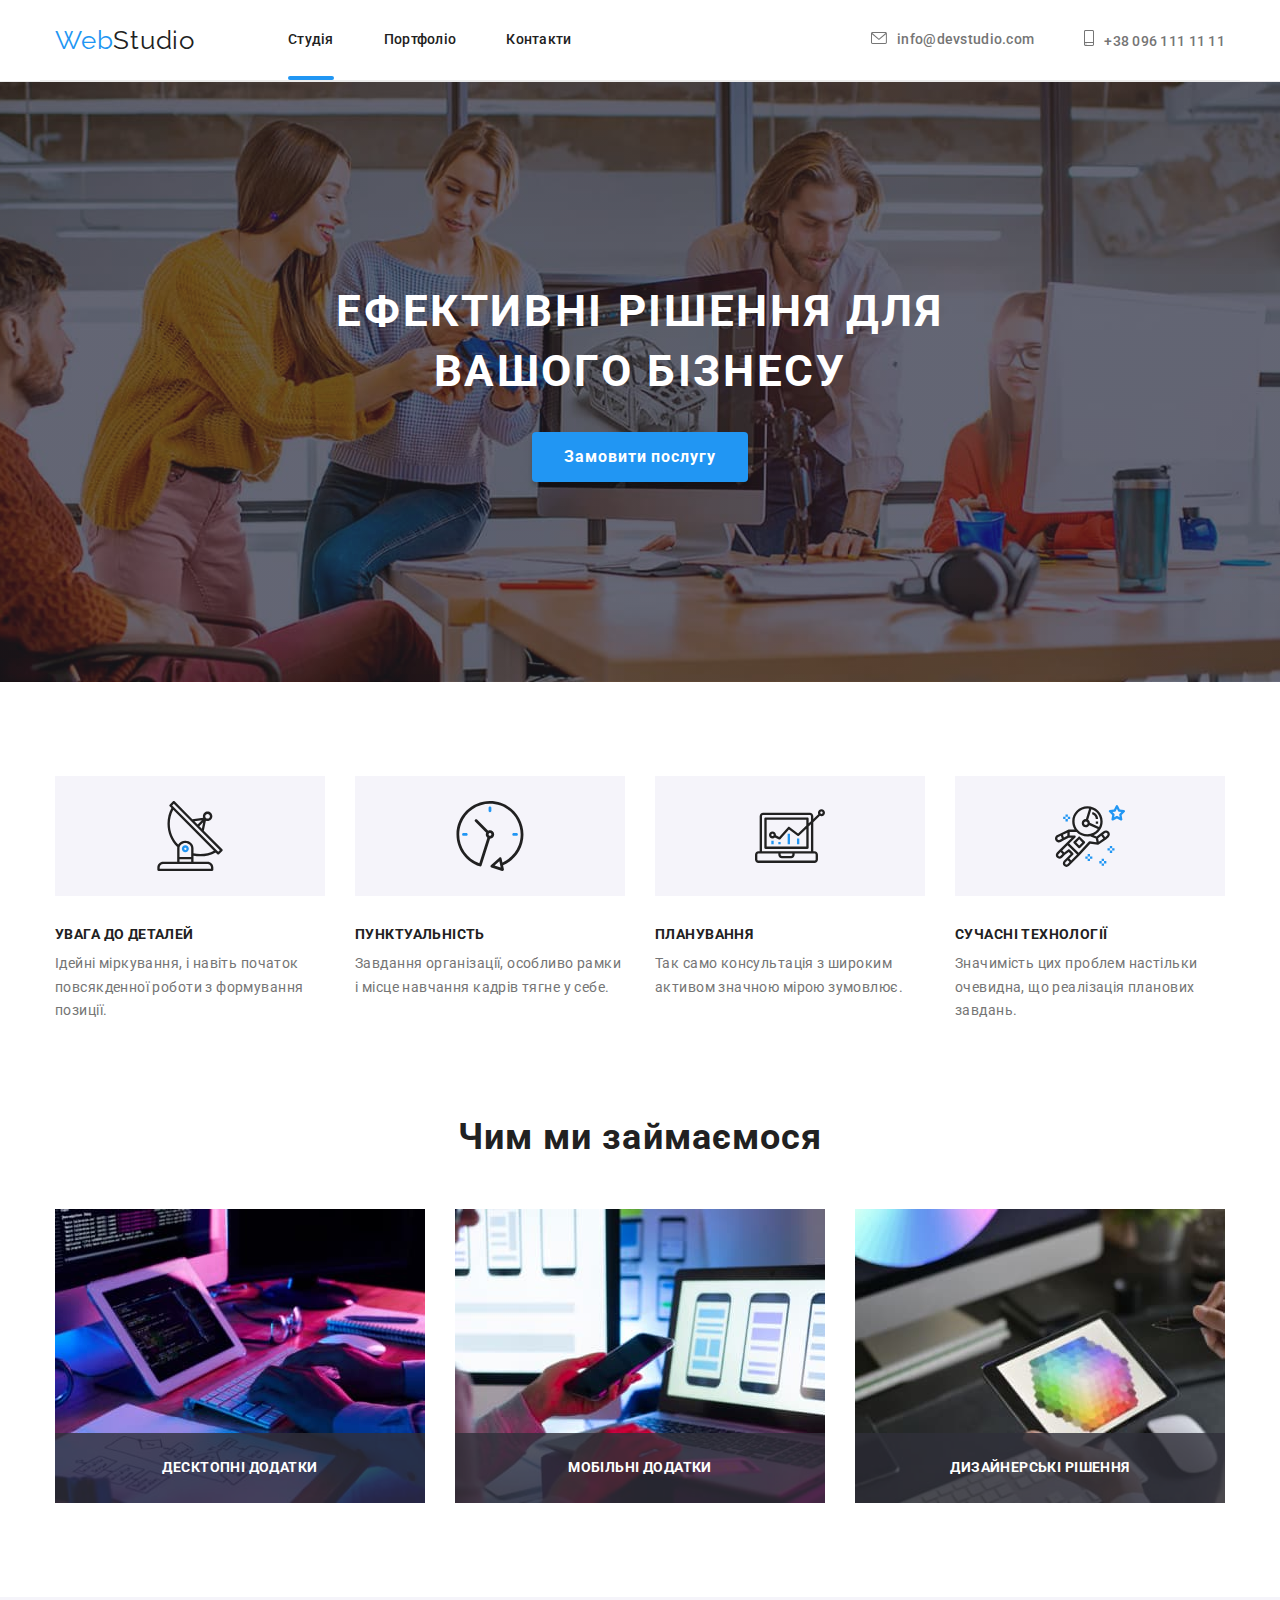
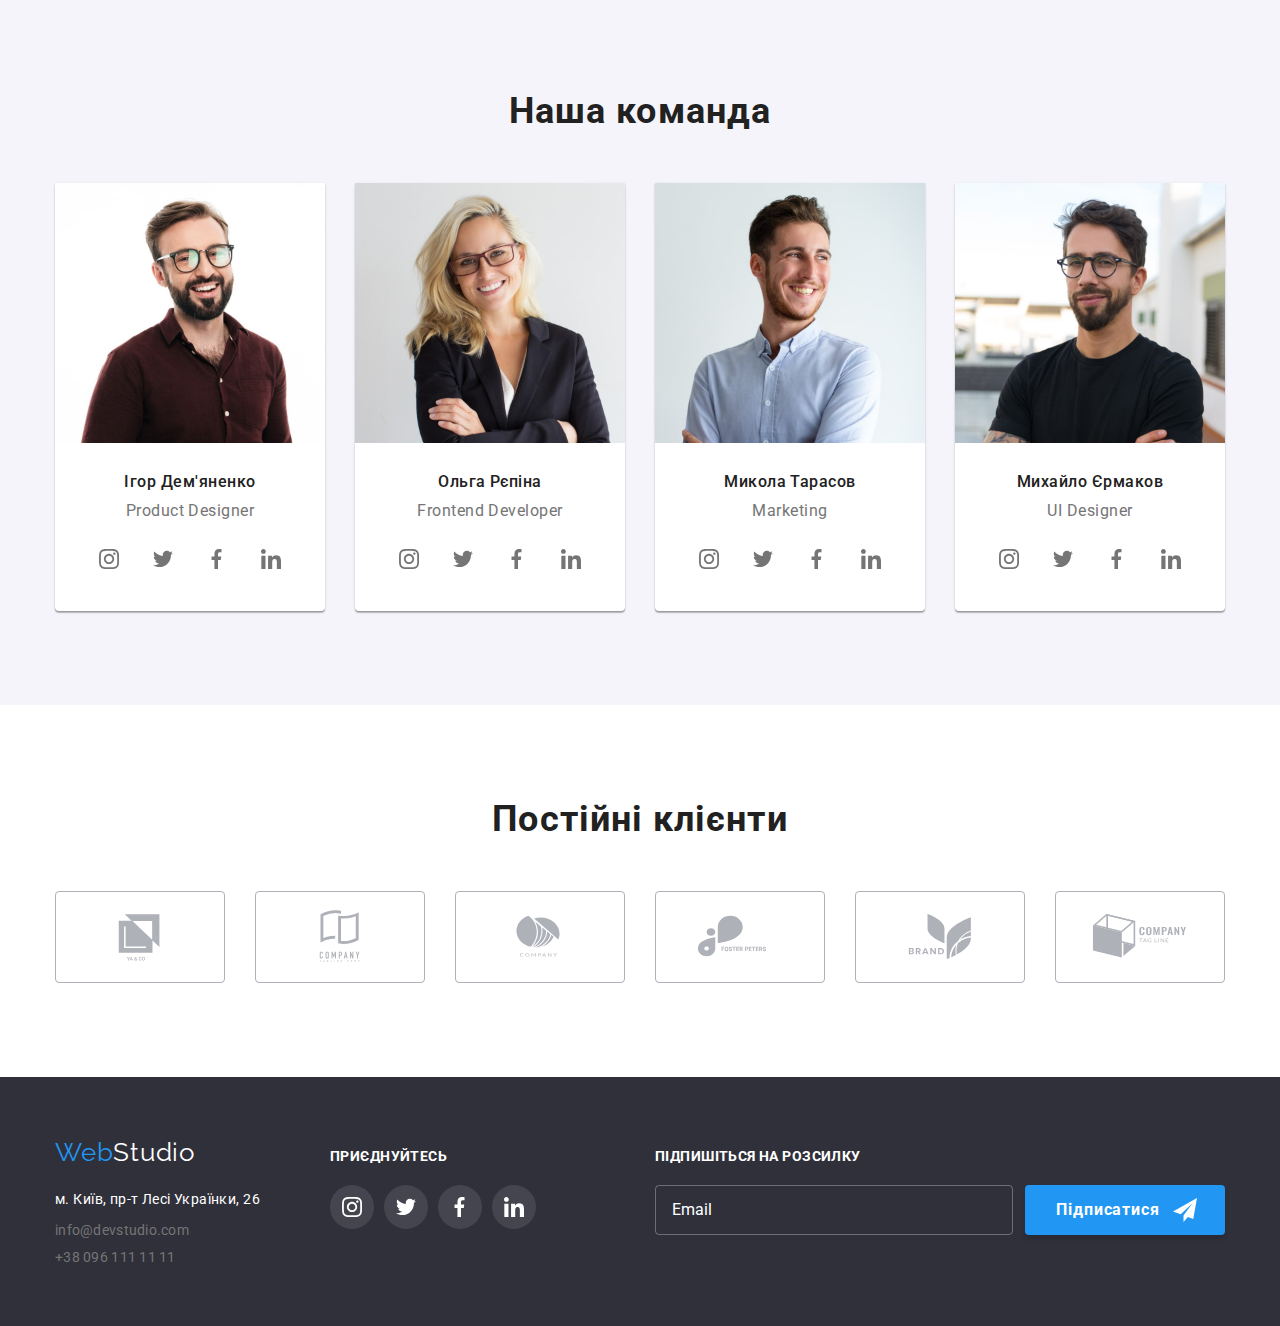
==== commit 3d60d82c: "upgrade homework7" ====
--- a/index.html
+++ b/index.html
@@ -16,7 +16,7 @@
     <link rel="stylesheet" href="./css/main.min.css" />
   </head>
   <body>
-    <header>
+    <header class="header">
       <div class="container header">
         <a href="./index.html" class="logo header__logo"><span class="logo__part">Web</span>Studio</a>
         <nav>
@@ -121,23 +121,17 @@
           <h2 class="work-title">Чим ми займаємося</h2>
           <div class="work-container">
             <ul class="work">
-              <li>
-                <div class="work__thumb">
-                  <img src="./images/box1.jpg" alt="написання коду" width="370" height="294" />
-                  <h3 class="work__subtitle">Десктопні додатки</h3>
-                </div>
+              <li class="work__thumb">
+                <img src="./images/box1.jpg" alt="написання коду" width="370" height="294" />
+                <h3 class="work__subtitle">Десктопні додатки</h3>
               </li>
-              <li>
-                <div class="work__thumb">
-                  <img src="./images/box2.jpg" alt="створення макетів" width="370" height="294" />
-                  <h3 class="work__subtitle">Мобільні додатки</h3>
-                </div>
+              <li class="work__thumb">
+                <img src="./images/box2.jpg" alt="створення макетів" width="370" height="294" />
+                <h3 class="work__subtitle">Мобільні додатки</h3>
               </li>
-              <li>
-                <div class="work__thumb">
-                  <img src="./images/box3.jpg" alt="підбір кольорів" width="370" height="294" />
-                  <h3 class="work__subtitle">Дизайнерські рішення</h3>
-                </div>
+              <li class="work__thumb">
+                <img src="./images/box3.jpg" alt="підбір кольорів" width="370" height="294" />
+                <h3 class="work__subtitle">Дизайнерські рішення</h3>
               </li>
             </ul>
           </div>
--- a/css/main.min.css
+++ b/css/main.min.css
@@ -1 +1 @@
-h1,h2,h3,h4,h5,h6,p,ul{margin-top:0}img{display:block;max-width:100%;height:auto}*,*::before,*::after{-webkit-box-sizing:border-box;box-sizing:border-box}.portfolio,.contacts-footer,.clients-list,.socials,.team-member,.team,.work,.features,.filter,.contacts-header,.nav{list-style:none;padding:0;margin:0}.contacts-footer__link,.contacts-header__link,.logo{text-decoration:none}body{background-color:#fff;color:#757575;font-family:"Roboto",sans-serif}.section{padding:94px 0}.container{margin-left:auto;margin-right:auto;width:1200px;padding-left:15px;padding-right:15px}header{border-bottom:1px solid #ececec}.header{display:-webkit-box;display:-ms-flexbox;display:flex;-webkit-box-align:center;-ms-flex-align:center;align-items:center}.logo{font-family:"Raleway";font-style:normal;font-size:26px;line-height:1.19;letter-spacing:.03em;color:#212121}.logo__part{color:#2196f3}.header__logo{margin-right:93px}.footer__logo{display:block;margin-bottom:20px;color:#fff}.nav{display:-webkit-box;display:-ms-flexbox;display:flex}.nav__item:not(:last-child){margin-right:50px}.nav__item{position:relative}.nav__link.current::after{position:absolute;bottom:0;left:0;left:0;bottom:0;width:100%;height:4px;background-color:#2196f3;border-radius:2px;content:""}.nav__link{display:block;font-style:normal;font-weight:500;font-size:14px;line-height:1.14;letter-spacing:.02em;text-decoration:none;color:#212121;padding-top:32px;padding-bottom:32px;-webkit-transition-duration:250ms;transition-duration:250ms;-webkit-transition-timing-function:cubic-bezier(0.4, 0, 0.2, 1);transition-timing-function:cubic-bezier(0.4, 0, 0.2, 1)}.nav__link:hover,.nav__link:focus{color:#2196f3}.contacts-header{display:-webkit-box;display:-ms-flexbox;display:flex;margin-left:auto}.contacts-header__icon{margin-right:10px;fill:currentColor}.contacts-header__item:last-child{margin-left:50px}.contacts-header__link{font-style:normal;font-weight:500;font-size:14px;line-height:1.14;letter-spacing:.02em;color:#757575;-webkit-transition-duration:250ms;transition-duration:250ms;-webkit-transition-timing-function:cubic-bezier(0.4, 0, 0.2, 1);transition-timing-function:cubic-bezier(0.4, 0, 0.2, 1)}.contacts-header__link:hover,.contacts-header__link:focus{color:#2196f3}.hero{max-width:1600px;text-align:center;padding-top:200px;padding-bottom:200px;background-color:#2f303a}.hero__title{margin-left:auto;margin-right:auto;margin-bottom:30px;font-size:44px;line-height:1.36;letter-spacing:.06em;max-width:696px;text-transform:uppercase;color:#fff}.overlay{margin-left:auto;margin-right:auto;background-image:-webkit-gradient(linear, left top, right top, from(rgba(47, 48, 58, 0.4)), to(rgba(47, 48, 58, 0.4))),url("../images/bghero.jpg");background-image:linear-gradient(to right, rgba(47, 48, 58, 0.4), rgba(47, 48, 58, 0.4)),url("../images/bghero.jpg");background-repeat:no-repeat;background-position:center;background-size:cover}.button{min-width:216px;border:none;-webkit-box-shadow:0px 4px 4px rgba(0,0,0,.15);box-shadow:0px 4px 4px rgba(0,0,0,.15);border-radius:4px;padding:10px 32px;background-color:#2196f3;color:#fff;cursor:pointer;font-weight:700;font-size:16px;line-height:1.875;letter-spacing:.06em;-webkit-transition-property:background-color;transition-property:background-color;-webkit-transition-duration:250ms;transition-duration:250ms;-webkit-transition-timing-function:cubic-bezier(0.4, 0, 0.2, 1);transition-timing-function:cubic-bezier(0.4, 0, 0.2, 1)}.button:hover,.button:focus{background-color:#188ce8}.button-close{position:absolute;display:-webkit-box;display:-ms-flexbox;display:flex;-webkit-box-align:center;-ms-flex-align:center;align-items:center;-webkit-box-pack:center;-ms-flex-pack:center;justify-content:center;top:8px;right:8px;width:30px;height:30px;fill:#000;background-color:#fff;border-radius:50%;border:1px solid rgba(0,0,0,.1);cursor:pointer;-webkit-transition-duration:250ms;transition-duration:250ms;-webkit-transition-timing-function:cubic-bezier(0.4, 0, 0.2, 1);transition-timing-function:cubic-bezier(0.4, 0, 0.2, 1)}.button-close:hover,.button-close:focus{fill:#2196f3}.filter{display:-webkit-box;display:-ms-flexbox;display:flex;-webkit-box-pack:center;-ms-flex-pack:center;justify-content:center;margin-bottom:50px}.filter__item:not(:last-child){margin-right:8px}.filter__button{padding:6px 25px;min-width:73px;background-color:#f5f4fa;border:none;border-radius:4px;cursor:pointer;font-weight:500;font-size:16px;line-height:1.625;text-align:center;letter-spacing:.03em;color:#212121;-webkit-transition-duration:250ms;transition-duration:250ms;-webkit-transition-timing-function:cubic-bezier(0.4, 0, 0.2, 1);transition-timing-function:cubic-bezier(0.4, 0, 0.2, 1)}.filter__button:hover,.filter__button:focus{background-color:#2196f3;color:#fff;-webkit-box-shadow:0px 3px 1px rgba(0,0,0,.1),0px 1px 2px rgba(0,0,0,.08),0px 2px 2px rgba(0,0,0,.12);box-shadow:0px 3px 1px rgba(0,0,0,.1),0px 1px 2px rgba(0,0,0,.08),0px 2px 2px rgba(0,0,0,.12);border-radius:4px}.features-set{padding-bottom:0}.features{display:-webkit-box;display:-ms-flexbox;display:flex;-webkit-box-pack:justify;-ms-flex-pack:justify;justify-content:space-between}.features__icon{display:-webkit-box;display:-ms-flexbox;display:flex;-webkit-box-align:center;-ms-flex-align:center;align-items:center;-webkit-box-pack:center;-ms-flex-pack:center;justify-content:center;padding:25px 10px;margin-right:auto;margin-left:auto;margin-bottom:30px;background-color:#f5f4fa}.features__title{margin-bottom:10px;font-size:14px;line-height:16px;letter-spacing:.03em;text-transform:uppercase;color:#212121}.features__description{max-width:270px;margin-bottom:0;font-size:14px;line-height:1.71;letter-spacing:.03em}.work{display:-webkit-box;display:-ms-flexbox;display:flex;-webkit-box-pack:justify;-ms-flex-pack:justify;justify-content:space-between}.work__thumb{position:relative}.work__subtitle{position:absolute;bottom:0;margin:0;min-width:370px;max-height:70px;padding-top:27px;padding-bottom:27px;font-weight:700;font-size:14px;line-height:1.14;text-align:center;letter-spacing:.03em;text-transform:uppercase;color:#fff;background-color:rgba(47,48,58,.8)}.work-title{margin-bottom:50px;font-size:36px;line-height:1.16;text-align:center;letter-spacing:.03em;color:#212121}.team-section{background-color:#f5f4fa}.team-section__title{margin-bottom:50px;font-size:36px;line-height:1.16;text-align:center;letter-spacing:.03em;color:#212121}.team{display:-webkit-box;display:-ms-flexbox;display:flex;-webkit-box-align:center;-ms-flex-align:center;align-items:center;-webkit-box-pack:justify;-ms-flex-pack:justify;justify-content:space-between}.team-member{max-width:270px;height:auto;background:#fff;-webkit-box-shadow:0px 1px 3px rgba(0,0,0,.12),0px 1px 1px rgba(0,0,0,.14),0px 2px 1px rgba(0,0,0,.2);box-shadow:0px 1px 3px rgba(0,0,0,.12),0px 1px 1px rgba(0,0,0,.14),0px 2px 1px rgba(0,0,0,.2);border-radius:0px 0px 4px 4px}.team-member__foto{margin-bottom:30px}.team-member__name{margin-bottom:10px;font-weight:500;font-size:16px;line-height:1.18;text-align:center;letter-spacing:.03em;color:#212121}.team-member__position{margin-bottom:16px;font-size:16px;line-height:1.18;text-align:center;letter-spacing:.03em}.socials{display:-webkit-box;display:-ms-flexbox;display:flex;-webkit-box-align:center;-ms-flex-align:center;align-items:center;gap:10px}.socials__item{width:44px;height:44px}.socials__link{display:-webkit-box;display:-ms-flexbox;display:flex;-webkit-box-align:center;-ms-flex-align:center;align-items:center;-webkit-box-pack:center;-ms-flex-pack:center;justify-content:center;width:100%;height:100%;border-radius:50%;-webkit-transition-duration:250ms;transition-duration:250ms;-webkit-transition-timing-function:cubic-bezier(0.4, 0, 0.2, 1);transition-timing-function:cubic-bezier(0.4, 0, 0.2, 1)}.footer-socials{display:-webkit-box;display:-ms-flexbox;display:flex;-webkit-box-orient:vertical;-webkit-box-direction:normal;-ms-flex-direction:column;flex-direction:column;-webkit-box-align:start;-ms-flex-align:start;align-items:flex-start}.socials__link--footer{fill:#fff;background-color:rgba(255,255,255,.1)}.socials__link--footer:hover,.socials__link--footer:focus{background-color:#2196f3}.team-member__socials{-webkit-box-align:center;-ms-flex-align:center;align-items:center;-webkit-box-pack:center;-ms-flex-pack:center;justify-content:center;padding-bottom:30px}.socials__link--member{background-color:#fff;fill:#757575;-webkit-transition-property:fill;transition-property:fill;-webkit-transition-duration:250ms;transition-duration:250ms;-webkit-transition-timing-function:cubic-bezier(0.4, 0, 0.2, 1);transition-timing-function:cubic-bezier(0.4, 0, 0.2, 1)}.socials__link--member:hover,.socials__link--member:focus{background-color:#2196f3;fill:#fff}.clients{display:-webkit-box;display:-ms-flexbox;display:flex;-webkit-box-orient:vertical;-webkit-box-direction:normal;-ms-flex-direction:column;flex-direction:column}.clients__title{margin-bottom:50px;font-size:36px;line-height:1.166;text-align:center;letter-spacing:.03em;color:#212121}.clients-list{display:-webkit-box;display:-ms-flexbox;display:flex;gap:30px}.company{width:170px;height:92px}.company__link{display:-webkit-box;display:-ms-flexbox;display:flex;-webkit-box-align:center;-ms-flex-align:center;align-items:center;-webkit-box-pack:center;-ms-flex-pack:center;justify-content:center;width:100%;height:100%;fill:#afb1b8;background-color:#fff;border:1px solid #afb1b8;border-radius:4px;-webkit-transition:fill 250ms cubic-bezier(0.4, 0, 0.2, 1),border 250ms cubic-bezier(0.4, 0, 0.2, 1);transition:fill 250ms cubic-bezier(0.4, 0, 0.2, 1),border 250ms cubic-bezier(0.4, 0, 0.2, 1)}.company__link:hover,.company__link:focus{fill:#2196f3;border:1px solid #2196f3;border-radius:4px}.footer-section{background-color:#2f303a}.footer{display:-webkit-box;display:-ms-flexbox;display:flex;-webkit-box-align:baseline;-ms-flex-align:baseline;align-items:baseline;padding-top:60px;padding-bottom:60px}.footer__title{margin-bottom:20px;font-size:14px;line-height:1.14;letter-spacing:.03em;text-transform:uppercase;color:#fff}.adress{display:-webkit-box;display:-ms-flexbox;display:flex;-webkit-box-orient:vertical;-webkit-box-direction:normal;-ms-flex-direction:column;flex-direction:column;-webkit-box-align:start;-ms-flex-align:start;align-items:flex-start;margin-right:70px}.contacts-footer__location{display:block;font-style:normal;font-size:14px;line-height:1.71;letter-spacing:.03em;text-decoration:none;color:#fff}.contacts-footer__link{font-style:normal;font-size:14px;line-height:1.14;letter-spacing:.02em;color:#757575;-webkit-transition-duration:250ms;transition-duration:250ms;-webkit-transition-timing-function:cubic-bezier(0.4, 0, 0.2, 1);transition-timing-function:cubic-bezier(0.4, 0, 0.2, 1)}.contacts-footer__link:hover,.contacts-footer__link:focus{color:#2196f3}.contacts-footer__item:not(:nth-child(3n)){margin-bottom:9px}.footer-form{margin-left:auto}.footer-form__section{display:-webkit-box;display:-ms-flexbox;display:flex;-webkit-box-align:center;-ms-flex-align:center;align-items:center;-webkit-box-pack:center;-ms-flex-pack:center;justify-content:center}.footer-form__submit{position:relative}.footer-form__svg{position:absolute;top:50%;right:28px;-webkit-transform:translateY(-50%);transform:translateY(-50%)}.footer-form__input{margin-right:12px;width:358px;height:50px;padding:15px 16px;border:1px solid rgba(255,255,255,.3);border-radius:4px;outline:none;background-color:rgba(0,0,0,0)}.footer-form__input::-webkit-input-placeholder{color:#fff}.footer-form__input::-moz-placeholder{color:#fff}.footer-form__input:-ms-input-placeholder{color:#fff}.footer-form__input::-ms-input-placeholder{color:#fff}.footer-form__input::placeholder{color:#fff}.footer-form__input:focus{border:1px solid #2196f3;background-color:#fff}.footer-form__submit-btn{min-width:200px;padding:10px 62px 10px 28px;-webkit-transition-duration:250ms;transition-duration:250ms;-webkit-transition-timing-function:cubic-bezier(0.4, 0, 0.2, 1);transition-timing-function:cubic-bezier(0.4, 0, 0.2, 1)}.footer-form__submit-btn:hover,.footer-form__submit-btn:focus{background-color:#188ce8}.portfolio{display:-webkit-box;display:-ms-flexbox;display:flex;-ms-flex-wrap:wrap;flex-wrap:wrap}.project-item{max-width:370px;height:404px;background:#fff;border-bottom:1px solid #eee;margin-right:30px;margin-bottom:30px}.project-item__foto{margin-bottom:20px}.project-item__name{padding-left:20px;font-weight:700;font-size:18px;line-height:2;letter-spacing:.06em;color:#212121;margin-bottom:4px}.project-item__type{padding-left:20px;font-size:16px;line-height:1.875;letter-spacing:.03em;text-decoration:none;color:#757575}.project-item:nth-child(3n){margin-right:0}.project-item:nth-last-child(-n+3){margin-bottom:0}.project-item__thumb{position:relative;margin-left:auto;margin-right:auto;overflow:hidden}.project-item__overlay{position:absolute;left:0;top:0;width:100%;height:100%;background-color:#2196f3;-webkit-transform:translateY(101%);transform:translateY(101%);-webkit-transition-property:-webkit-transform;transition-property:-webkit-transform;transition-property:transform;transition-property:transform, -webkit-transform;-webkit-transition-duration:250ms;transition-duration:250ms;-webkit-transition-timing-function:cubic-bezier(0.4, 0, 0.2, 1);transition-timing-function:cubic-bezier(0.4, 0, 0.2, 1)}.project-item__overlay{color:#fff;padding:63px 24px;margin:0;font-size:18px;line-height:1.555;letter-spacing:.03em}.project-item__link{display:-webkit-box;display:-ms-flexbox;display:flex;-webkit-box-orient:vertical;-webkit-box-direction:normal;-ms-flex-direction:column;flex-direction:column;width:100%;height:100%;text-decoration:none;border:1px solid rgba(0,0,0,0);-webkit-transition:border;transition:border;-webkit-transition-duration:250ms;transition-duration:250ms;-webkit-transition-timing-function:cubic-bezier(0.4, 0, 0.2, 1);transition-timing-function:cubic-bezier(0.4, 0, 0.2, 1)}.project-item__link:hover,.project-item__link:focus{border:1px solid #eee;-webkit-box-shadow:0px 1px 1px rgba(0,0,0,.12),0px 4px 4px rgba(0,0,0,.06),1px 4px 6px rgba(0,0,0,.16);box-shadow:0px 1px 1px rgba(0,0,0,.12),0px 4px 4px rgba(0,0,0,.06),1px 4px 6px rgba(0,0,0,.16)}.project-item__link:hover .project-item__overlay{-webkit-transform:translateY(0);transform:translateY(0)}.backdrop{position:fixed;top:0;left:0;width:100%;height:100%;background-color:rgba(0,0,0,.5);-webkit-transition:opacity 250ms cubic-bezier(0.4, 0, 0.2, 1),visibility 250ms cubic-bezier(0.4, 0, 0.2, 1);transition:opacity 250ms cubic-bezier(0.4, 0, 0.2, 1),visibility 250ms cubic-bezier(0.4, 0, 0.2, 1)}.backdrop.is-hidden .modal{-webkit-transform:translate(-50%, -50%) scale(1.5);transform:translate(-50%, -50%) scale(1.5)}.is-hidden{opacity:0;visibility:hidden;pointer-events:none}.modal{position:absolute;top:50%;left:50%;-webkit-transform:translate(-50%, -50%);transform:translate(-50%, -50%);width:100%;max-width:528px;height:100%;max-height:581px;background-color:#fff;-webkit-transition-duration:250ms;transition-duration:250ms;-webkit-transition-timing-function:cubic-bezier(0.4, 0, 0.2, 1);transition-timing-function:cubic-bezier(0.4, 0, 0.2, 1)}.modal__title{padding-top:40px;margin-bottom:12px;font-size:20px;line-height:1.15;text-align:center;letter-spacing:.03em;color:#212121}.form{display:-webkit-box;display:-ms-flexbox;display:flex;-webkit-box-orient:vertical;-webkit-box-direction:normal;-ms-flex-direction:column;flex-direction:column;padding:0 40px 40px 40px}.form__label{font-size:12px;line-height:1.166;margin-bottom:4px;letter-spacing:.01em;color:#757575}.form__input{width:100%;height:40px;padding:0 12px 0 42px;border:1px solid rgba(33,33,33,.2);border-radius:4px;outline:none;-webkit-transition-duration:250ms;transition-duration:250ms;-webkit-transition-timing-function:cubic-bezier(0.4, 0, 0.2, 1);transition-timing-function:cubic-bezier(0.4, 0, 0.2, 1)}.form__input:focus{border:1px solid #2196f3}.form__icon{position:absolute;top:50%;left:12px;-webkit-transform:translateY(-50%);transform:translateY(-50%);-webkit-transition-duration:250ms;transition-duration:250ms;-webkit-transition-timing-function:cubic-bezier(0.4, 0, 0.2, 1);transition-timing-function:cubic-bezier(0.4, 0, 0.2, 1)}.form__input:focus+.form__icon{fill:#2196f3}.form__field{position:relative;margin-bottom:10px}.form__textarea{margin-bottom:20px;resize:none;width:100%;height:120px;padding:12px 16px;border:1px solid rgba(33,33,33,.2);border-radius:4px;outline:none;-webkit-transition-duration:250ms;transition-duration:250ms;-webkit-transition-timing-function:cubic-bezier(0.4, 0, 0.2, 1);transition-timing-function:cubic-bezier(0.4, 0, 0.2, 1)}.form__textarea:focus{border:1px solid #2196f3}.form__textarea::-webkit-input-placeholder{font-size:12px;line-height:1.166;letter-spacing:.01em;color:rgba(117,117,117,.5)}.form__textarea::-moz-placeholder{font-size:12px;line-height:1.166;letter-spacing:.01em;color:rgba(117,117,117,.5)}.form__textarea:-ms-input-placeholder{font-size:12px;line-height:1.166;letter-spacing:.01em;color:rgba(117,117,117,.5)}.form__textarea::-ms-input-placeholder{font-size:12px;line-height:1.166;letter-spacing:.01em;color:rgba(117,117,117,.5)}.form__textarea::placeholder{font-size:12px;line-height:1.166;letter-spacing:.01em;color:rgba(117,117,117,.5)}.form__field-checkbox{display:-webkit-box;display:-ms-flexbox;display:flex;margin-bottom:30px}.form__checkbox-input{-webkit-appearance:none;-moz-appearance:none;appearance:none}.form__checkbox-label{position:relative;cursor:pointer;padding-left:23px}.form__checkbox-icon{position:absolute;fill:rgba(0,0,0,0);border:2px solid #212121;border-radius:2px;-webkit-transition-duration:250ms;transition-duration:250ms;-webkit-transition-timing-function:cubic-bezier(0.4, 0, 0.2, 1);transition-timing-function:cubic-bezier(0.4, 0, 0.2, 1)}.form__checkbox-input:checked+.form__checkbox-icon{fill:#fff;background-color:#2196f3;border:2px solid #2196f3}.submit-modal{min-width:200px;margin-left:auto;margin-right:auto;padding:10px 52px;-webkit-box-shadow:none;box-shadow:none;-webkit-transition-duration:250ms;transition-duration:250ms;-webkit-transition-timing-function:cubic-bezier(0.4, 0, 0.2, 1);transition-timing-function:cubic-bezier(0.4, 0, 0.2, 1)}.submit-modal:hover,.submit-modal:focus{-webkit-box-shadow:0px 4px 4px rgba(0,0,0,.15);box-shadow:0px 4px 4px rgba(0,0,0,.15)}/*# sourceMappingURL=main.min.css.map */+h1,h2,h3,h4,h5,h6,p,ul{margin-top:0}img{display:block;max-width:100%;height:auto}*,*::before,*::after{-webkit-box-sizing:border-box;box-sizing:border-box}.portfolio,.contacts-footer,.clients-list,.socials,.team-member,.team,.work,.features,.filter,.contacts-header,.nav{list-style:none;padding:0;margin:0}.contacts-footer__link,.contacts-header__link,.logo{text-decoration:none}body{background-color:#fff;color:#757575;font-family:"Roboto",sans-serif}.section{padding:94px 0}.container{margin-left:auto;margin-right:auto;width:1200px;padding-left:15px;padding-right:15px}.header{border-bottom:1px solid #ececec}.header{display:-webkit-box;display:-ms-flexbox;display:flex;-webkit-box-align:center;-ms-flex-align:center;align-items:center}.logo{font-family:"Raleway";font-style:normal;font-size:26px;line-height:1.19;letter-spacing:.03em;color:#212121}.logo__part{color:#2196f3}.header__logo{margin-right:93px}.footer__logo{display:block;margin-bottom:20px;color:#fff}.nav{display:-webkit-box;display:-ms-flexbox;display:flex}.nav__item:not(:last-child){margin-right:50px}.nav__item{position:relative}.nav__link.current::after{position:absolute;bottom:0;left:0;left:0;bottom:0;width:100%;height:4px;background-color:#2196f3;border-radius:2px;content:""}.nav__link{display:block;font-style:normal;font-weight:500;font-size:14px;line-height:1.14;letter-spacing:.02em;text-decoration:none;color:#212121;padding-top:32px;padding-bottom:32px;-webkit-transition-duration:250ms;transition-duration:250ms;-webkit-transition-timing-function:cubic-bezier(0.4, 0, 0.2, 1);transition-timing-function:cubic-bezier(0.4, 0, 0.2, 1)}.nav__link:hover,.nav__link:focus{color:#2196f3}.contacts-header{display:-webkit-box;display:-ms-flexbox;display:flex;margin-left:auto}.contacts-header__icon{margin-right:10px;fill:currentColor}.contacts-header__item:last-child{margin-left:50px}.contacts-header__link{font-style:normal;font-weight:500;font-size:14px;line-height:1.14;letter-spacing:.02em;color:#757575;-webkit-transition-duration:250ms;transition-duration:250ms;-webkit-transition-timing-function:cubic-bezier(0.4, 0, 0.2, 1);transition-timing-function:cubic-bezier(0.4, 0, 0.2, 1)}.contacts-header__link:hover,.contacts-header__link:focus{color:#2196f3}.hero{max-width:1600px;text-align:center;padding-top:200px;padding-bottom:200px;background-color:#2f303a}.hero__title{margin-left:auto;margin-right:auto;margin-bottom:30px;font-size:44px;line-height:1.36;letter-spacing:.06em;max-width:696px;text-transform:uppercase;color:#fff}.overlay{margin-left:auto;margin-right:auto;background-image:-webkit-gradient(linear, left top, right top, from(rgba(47, 48, 58, 0.4)), to(rgba(47, 48, 58, 0.4))),url("../images/bghero.jpg");background-image:linear-gradient(to right, rgba(47, 48, 58, 0.4), rgba(47, 48, 58, 0.4)),url("../images/bghero.jpg");background-repeat:no-repeat;background-position:center;background-size:cover}.button{min-width:216px;border:none;-webkit-box-shadow:0px 4px 4px rgba(0,0,0,.15);box-shadow:0px 4px 4px rgba(0,0,0,.15);border-radius:4px;padding:10px 32px;background-color:#2196f3;color:#fff;cursor:pointer;font-weight:700;font-size:16px;line-height:1.875;letter-spacing:.06em;-webkit-transition-property:background-color;transition-property:background-color;-webkit-transition-duration:250ms;transition-duration:250ms;-webkit-transition-timing-function:cubic-bezier(0.4, 0, 0.2, 1);transition-timing-function:cubic-bezier(0.4, 0, 0.2, 1)}.button:hover,.button:focus{background-color:#188ce8}.button-close{position:absolute;display:-webkit-box;display:-ms-flexbox;display:flex;-webkit-box-align:center;-ms-flex-align:center;align-items:center;-webkit-box-pack:center;-ms-flex-pack:center;justify-content:center;top:8px;right:8px;width:30px;height:30px;fill:#000;background-color:#fff;border-radius:50%;border:1px solid rgba(0,0,0,.1);cursor:pointer;-webkit-transition-duration:250ms;transition-duration:250ms;-webkit-transition-timing-function:cubic-bezier(0.4, 0, 0.2, 1);transition-timing-function:cubic-bezier(0.4, 0, 0.2, 1)}.button-close:hover,.button-close:focus{fill:#2196f3}.filter{display:-webkit-box;display:-ms-flexbox;display:flex;-webkit-box-pack:center;-ms-flex-pack:center;justify-content:center;margin-bottom:50px}.filter__item:not(:last-child){margin-right:8px}.filter__button{padding:6px 25px;min-width:73px;background-color:#f5f4fa;border:none;border-radius:4px;cursor:pointer;font-weight:500;font-size:16px;line-height:1.625;text-align:center;letter-spacing:.03em;color:#212121;-webkit-transition-duration:250ms;transition-duration:250ms;-webkit-transition-timing-function:cubic-bezier(0.4, 0, 0.2, 1);transition-timing-function:cubic-bezier(0.4, 0, 0.2, 1)}.filter__button:hover,.filter__button:focus{background-color:#2196f3;color:#fff;-webkit-box-shadow:0px 3px 1px rgba(0,0,0,.1),0px 1px 2px rgba(0,0,0,.08),0px 2px 2px rgba(0,0,0,.12);box-shadow:0px 3px 1px rgba(0,0,0,.1),0px 1px 2px rgba(0,0,0,.08),0px 2px 2px rgba(0,0,0,.12);border-radius:4px}.features-set{padding-bottom:0}.features{display:-webkit-box;display:-ms-flexbox;display:flex;-webkit-box-pack:justify;-ms-flex-pack:justify;justify-content:space-between}.features__icon{display:-webkit-box;display:-ms-flexbox;display:flex;-webkit-box-align:center;-ms-flex-align:center;align-items:center;-webkit-box-pack:center;-ms-flex-pack:center;justify-content:center;padding:25px 10px;margin-right:auto;margin-left:auto;margin-bottom:30px;background-color:#f5f4fa}.features__title{margin-bottom:10px;font-size:14px;line-height:16px;letter-spacing:.03em;text-transform:uppercase;color:#212121}.features__description{max-width:270px;margin-bottom:0;font-size:14px;line-height:1.71;letter-spacing:.03em}.work{display:-webkit-box;display:-ms-flexbox;display:flex;-webkit-box-pack:justify;-ms-flex-pack:justify;justify-content:space-between}.work__thumb{position:relative}.work__subtitle{position:absolute;bottom:0;margin:0;min-width:370px;max-height:70px;padding-top:27px;padding-bottom:27px;font-weight:700;font-size:14px;line-height:1.14;text-align:center;letter-spacing:.03em;text-transform:uppercase;color:#fff;background-color:rgba(47,48,58,.8)}.work-title{margin-bottom:50px;font-size:36px;line-height:1.16;text-align:center;letter-spacing:.03em;color:#212121}.team-section{background-color:#f5f4fa}.team-section__title{margin-bottom:50px;font-size:36px;line-height:1.16;text-align:center;letter-spacing:.03em;color:#212121}.team{display:-webkit-box;display:-ms-flexbox;display:flex;-webkit-box-align:center;-ms-flex-align:center;align-items:center;-webkit-box-pack:justify;-ms-flex-pack:justify;justify-content:space-between}.team-member{max-width:270px;height:auto;background:#fff;-webkit-box-shadow:0px 1px 3px rgba(0,0,0,.12),0px 1px 1px rgba(0,0,0,.14),0px 2px 1px rgba(0,0,0,.2);box-shadow:0px 1px 3px rgba(0,0,0,.12),0px 1px 1px rgba(0,0,0,.14),0px 2px 1px rgba(0,0,0,.2);border-radius:0px 0px 4px 4px}.team-member__foto{margin-bottom:30px}.team-member__name{margin-bottom:10px;font-weight:500;font-size:16px;line-height:1.18;text-align:center;letter-spacing:.03em;color:#212121}.team-member__position{margin-bottom:16px;font-size:16px;line-height:1.18;text-align:center;letter-spacing:.03em}.socials{display:-webkit-box;display:-ms-flexbox;display:flex;-webkit-box-align:center;-ms-flex-align:center;align-items:center;gap:10px}.socials__item{width:44px;height:44px}.socials__link{display:-webkit-box;display:-ms-flexbox;display:flex;-webkit-box-align:center;-ms-flex-align:center;align-items:center;-webkit-box-pack:center;-ms-flex-pack:center;justify-content:center;width:100%;height:100%;border-radius:50%;-webkit-transition-duration:250ms;transition-duration:250ms;-webkit-transition-timing-function:cubic-bezier(0.4, 0, 0.2, 1);transition-timing-function:cubic-bezier(0.4, 0, 0.2, 1)}.footer-socials{display:-webkit-box;display:-ms-flexbox;display:flex;-webkit-box-orient:vertical;-webkit-box-direction:normal;-ms-flex-direction:column;flex-direction:column;-webkit-box-align:start;-ms-flex-align:start;align-items:flex-start}.socials__link--footer{fill:#fff;background-color:rgba(255,255,255,.1)}.socials__link--footer:hover,.socials__link--footer:focus{background-color:#2196f3}.team-member__socials{-webkit-box-align:center;-ms-flex-align:center;align-items:center;-webkit-box-pack:center;-ms-flex-pack:center;justify-content:center;padding-bottom:30px}.socials__link--member{background-color:#fff;fill:#757575;-webkit-transition-property:fill;transition-property:fill;-webkit-transition-duration:250ms;transition-duration:250ms;-webkit-transition-timing-function:cubic-bezier(0.4, 0, 0.2, 1);transition-timing-function:cubic-bezier(0.4, 0, 0.2, 1)}.socials__link--member:hover,.socials__link--member:focus{background-color:#2196f3;fill:#fff}.clients{display:-webkit-box;display:-ms-flexbox;display:flex;-webkit-box-orient:vertical;-webkit-box-direction:normal;-ms-flex-direction:column;flex-direction:column}.clients__title{margin-bottom:50px;font-size:36px;line-height:1.166;text-align:center;letter-spacing:.03em;color:#212121}.clients-list{display:-webkit-box;display:-ms-flexbox;display:flex;gap:30px}.company{width:170px;height:92px}.company__link{display:-webkit-box;display:-ms-flexbox;display:flex;-webkit-box-align:center;-ms-flex-align:center;align-items:center;-webkit-box-pack:center;-ms-flex-pack:center;justify-content:center;width:100%;height:100%;fill:#afb1b8;background-color:#fff;border:1px solid #afb1b8;border-radius:4px;-webkit-transition:fill 250ms cubic-bezier(0.4, 0, 0.2, 1),border 250ms cubic-bezier(0.4, 0, 0.2, 1);transition:fill 250ms cubic-bezier(0.4, 0, 0.2, 1),border 250ms cubic-bezier(0.4, 0, 0.2, 1)}.company__link:hover,.company__link:focus{fill:#2196f3;border:1px solid #2196f3;border-radius:4px}.footer-section{background-color:#2f303a}.footer{display:-webkit-box;display:-ms-flexbox;display:flex;-webkit-box-align:baseline;-ms-flex-align:baseline;align-items:baseline;padding-top:60px;padding-bottom:60px}.footer__title{margin-bottom:20px;font-size:14px;line-height:1.14;letter-spacing:.03em;text-transform:uppercase;color:#fff}.adress{display:-webkit-box;display:-ms-flexbox;display:flex;-webkit-box-orient:vertical;-webkit-box-direction:normal;-ms-flex-direction:column;flex-direction:column;-webkit-box-align:start;-ms-flex-align:start;align-items:flex-start;margin-right:70px}.contacts-footer__location{display:block;font-style:normal;font-size:14px;line-height:1.71;letter-spacing:.03em;text-decoration:none;color:#fff}.contacts-footer__link{font-style:normal;font-size:14px;line-height:1.14;letter-spacing:.02em;color:#757575;-webkit-transition-duration:250ms;transition-duration:250ms;-webkit-transition-timing-function:cubic-bezier(0.4, 0, 0.2, 1);transition-timing-function:cubic-bezier(0.4, 0, 0.2, 1)}.contacts-footer__link:hover,.contacts-footer__link:focus{color:#2196f3}.contacts-footer__item:not(:nth-child(3n)){margin-bottom:9px}.footer-form{margin-left:auto}.footer-form__section{display:-webkit-box;display:-ms-flexbox;display:flex;-webkit-box-align:center;-ms-flex-align:center;align-items:center;-webkit-box-pack:center;-ms-flex-pack:center;justify-content:center}.footer-form__submit{position:relative}.footer-form__svg{position:absolute;top:50%;right:28px;-webkit-transform:translateY(-50%);transform:translateY(-50%)}.footer-form__input{margin-right:12px;width:358px;height:50px;padding:15px 16px;border:1px solid rgba(255,255,255,.3);border-radius:4px;outline:none;background-color:rgba(0,0,0,0)}.footer-form__input::-webkit-input-placeholder{color:#fff}.footer-form__input::-moz-placeholder{color:#fff}.footer-form__input:-ms-input-placeholder{color:#fff}.footer-form__input::-ms-input-placeholder{color:#fff}.footer-form__input::placeholder{color:#fff}.footer-form__input:focus{border:1px solid #2196f3;background-color:#fff}.footer-form__submit-btn{min-width:200px;padding:10px 62px 10px 28px;-webkit-transition-duration:250ms;transition-duration:250ms;-webkit-transition-timing-function:cubic-bezier(0.4, 0, 0.2, 1);transition-timing-function:cubic-bezier(0.4, 0, 0.2, 1)}.footer-form__submit-btn:hover,.footer-form__submit-btn:focus{background-color:#188ce8}.portfolio{display:-webkit-box;display:-ms-flexbox;display:flex;-ms-flex-wrap:wrap;flex-wrap:wrap}.project-item{max-width:370px;height:404px;background:#fff;border-bottom:1px solid #eee;margin-right:30px;margin-bottom:30px}.project-item__foto{margin-bottom:20px}.project-item__name{padding-left:20px;font-weight:700;font-size:18px;line-height:2;letter-spacing:.06em;color:#212121;margin-bottom:4px}.project-item__type{padding-left:20px;font-size:16px;line-height:1.875;letter-spacing:.03em;text-decoration:none;color:#757575}.project-item:nth-child(3n){margin-right:0}.project-item:nth-last-child(-n+3){margin-bottom:0}.project-item__thumb{position:relative;margin-left:auto;margin-right:auto;overflow:hidden}.project-item__overlay{position:absolute;left:0;top:0;width:100%;height:100%;background-color:#2196f3;-webkit-transform:translateY(101%);transform:translateY(101%);-webkit-transition-property:-webkit-transform;transition-property:-webkit-transform;transition-property:transform;transition-property:transform, -webkit-transform;-webkit-transition-duration:250ms;transition-duration:250ms;-webkit-transition-timing-function:cubic-bezier(0.4, 0, 0.2, 1);transition-timing-function:cubic-bezier(0.4, 0, 0.2, 1)}.project-item__overlay{color:#fff;padding:63px 24px;margin:0;font-size:18px;line-height:1.555;letter-spacing:.03em}.project-item__link{display:-webkit-box;display:-ms-flexbox;display:flex;-webkit-box-orient:vertical;-webkit-box-direction:normal;-ms-flex-direction:column;flex-direction:column;width:100%;height:100%;text-decoration:none;border:1px solid rgba(0,0,0,0);-webkit-transition:border;transition:border;-webkit-transition-duration:250ms;transition-duration:250ms;-webkit-transition-timing-function:cubic-bezier(0.4, 0, 0.2, 1);transition-timing-function:cubic-bezier(0.4, 0, 0.2, 1)}.project-item__link:hover,.project-item__link:focus{border:1px solid #eee;-webkit-box-shadow:0px 1px 1px rgba(0,0,0,.12),0px 4px 4px rgba(0,0,0,.06),1px 4px 6px rgba(0,0,0,.16);box-shadow:0px 1px 1px rgba(0,0,0,.12),0px 4px 4px rgba(0,0,0,.06),1px 4px 6px rgba(0,0,0,.16)}.project-item__link:hover .project-item__overlay{-webkit-transform:translateY(0);transform:translateY(0)}.backdrop{position:fixed;top:0;left:0;width:100%;height:100%;background-color:rgba(0,0,0,.5);-webkit-transition:opacity 250ms cubic-bezier(0.4, 0, 0.2, 1),visibility 250ms cubic-bezier(0.4, 0, 0.2, 1);transition:opacity 250ms cubic-bezier(0.4, 0, 0.2, 1),visibility 250ms cubic-bezier(0.4, 0, 0.2, 1)}.backdrop.is-hidden .modal{-webkit-transform:translate(-50%, -50%) scale(1.5);transform:translate(-50%, -50%) scale(1.5)}.is-hidden{opacity:0;visibility:hidden;pointer-events:none}.modal{position:absolute;top:50%;left:50%;-webkit-transform:translate(-50%, -50%);transform:translate(-50%, -50%);width:100%;max-width:528px;height:100%;max-height:581px;background-color:#fff;-webkit-transition-duration:250ms;transition-duration:250ms;-webkit-transition-timing-function:cubic-bezier(0.4, 0, 0.2, 1);transition-timing-function:cubic-bezier(0.4, 0, 0.2, 1)}.modal__title{padding-top:40px;margin-bottom:12px;font-size:20px;line-height:1.15;text-align:center;letter-spacing:.03em;color:#212121}.form{display:-webkit-box;display:-ms-flexbox;display:flex;-webkit-box-orient:vertical;-webkit-box-direction:normal;-ms-flex-direction:column;flex-direction:column;padding:0 40px 40px 40px}.form__label{font-size:12px;line-height:1.166;margin-bottom:4px;letter-spacing:.01em;color:#757575}.form__input{width:100%;height:40px;padding:0 12px 0 42px;border:1px solid rgba(33,33,33,.2);border-radius:4px;outline:none;-webkit-transition-duration:250ms;transition-duration:250ms;-webkit-transition-timing-function:cubic-bezier(0.4, 0, 0.2, 1);transition-timing-function:cubic-bezier(0.4, 0, 0.2, 1)}.form__input:focus{border:1px solid #2196f3}.form__icon{position:absolute;top:50%;left:12px;-webkit-transform:translateY(-50%);transform:translateY(-50%);-webkit-transition-duration:250ms;transition-duration:250ms;-webkit-transition-timing-function:cubic-bezier(0.4, 0, 0.2, 1);transition-timing-function:cubic-bezier(0.4, 0, 0.2, 1)}.form__input:focus+.form__icon{fill:#2196f3}.form__field{position:relative;margin-bottom:10px}.form__textarea{margin-bottom:20px;resize:none;width:100%;height:120px;padding:12px 16px;border:1px solid rgba(33,33,33,.2);border-radius:4px;outline:none;-webkit-transition-duration:250ms;transition-duration:250ms;-webkit-transition-timing-function:cubic-bezier(0.4, 0, 0.2, 1);transition-timing-function:cubic-bezier(0.4, 0, 0.2, 1)}.form__textarea:focus{border:1px solid #2196f3}.form__textarea::-webkit-input-placeholder{font-size:12px;line-height:1.166;letter-spacing:.01em;color:rgba(117,117,117,.5)}.form__textarea::-moz-placeholder{font-size:12px;line-height:1.166;letter-spacing:.01em;color:rgba(117,117,117,.5)}.form__textarea:-ms-input-placeholder{font-size:12px;line-height:1.166;letter-spacing:.01em;color:rgba(117,117,117,.5)}.form__textarea::-ms-input-placeholder{font-size:12px;line-height:1.166;letter-spacing:.01em;color:rgba(117,117,117,.5)}.form__textarea::placeholder{font-size:12px;line-height:1.166;letter-spacing:.01em;color:rgba(117,117,117,.5)}.form__field-checkbox{display:-webkit-box;display:-ms-flexbox;display:flex;margin-bottom:30px}.form__checkbox-input{-webkit-appearance:none;-moz-appearance:none;appearance:none}.form__checkbox-label{position:relative;cursor:pointer;padding-left:23px}.form__checkbox-icon{position:absolute;fill:rgba(0,0,0,0);border:2px solid #212121;border-radius:2px;-webkit-transition-duration:250ms;transition-duration:250ms;-webkit-transition-timing-function:cubic-bezier(0.4, 0, 0.2, 1);transition-timing-function:cubic-bezier(0.4, 0, 0.2, 1)}.form__checkbox-input:checked+.form__checkbox-icon{fill:#fff;background-color:#2196f3;border:2px solid #2196f3}.submit-modal{min-width:200px;margin-left:auto;margin-right:auto;padding:10px 52px;-webkit-box-shadow:none;box-shadow:none;-webkit-transition-duration:250ms;transition-duration:250ms;-webkit-transition-timing-function:cubic-bezier(0.4, 0, 0.2, 1);transition-timing-function:cubic-bezier(0.4, 0, 0.2, 1)}.submit-modal:hover,.submit-modal:focus{-webkit-box-shadow:0px 4px 4px rgba(0,0,0,.15);box-shadow:0px 4px 4px rgba(0,0,0,.15)}/*# sourceMappingURL=main.min.css.map */